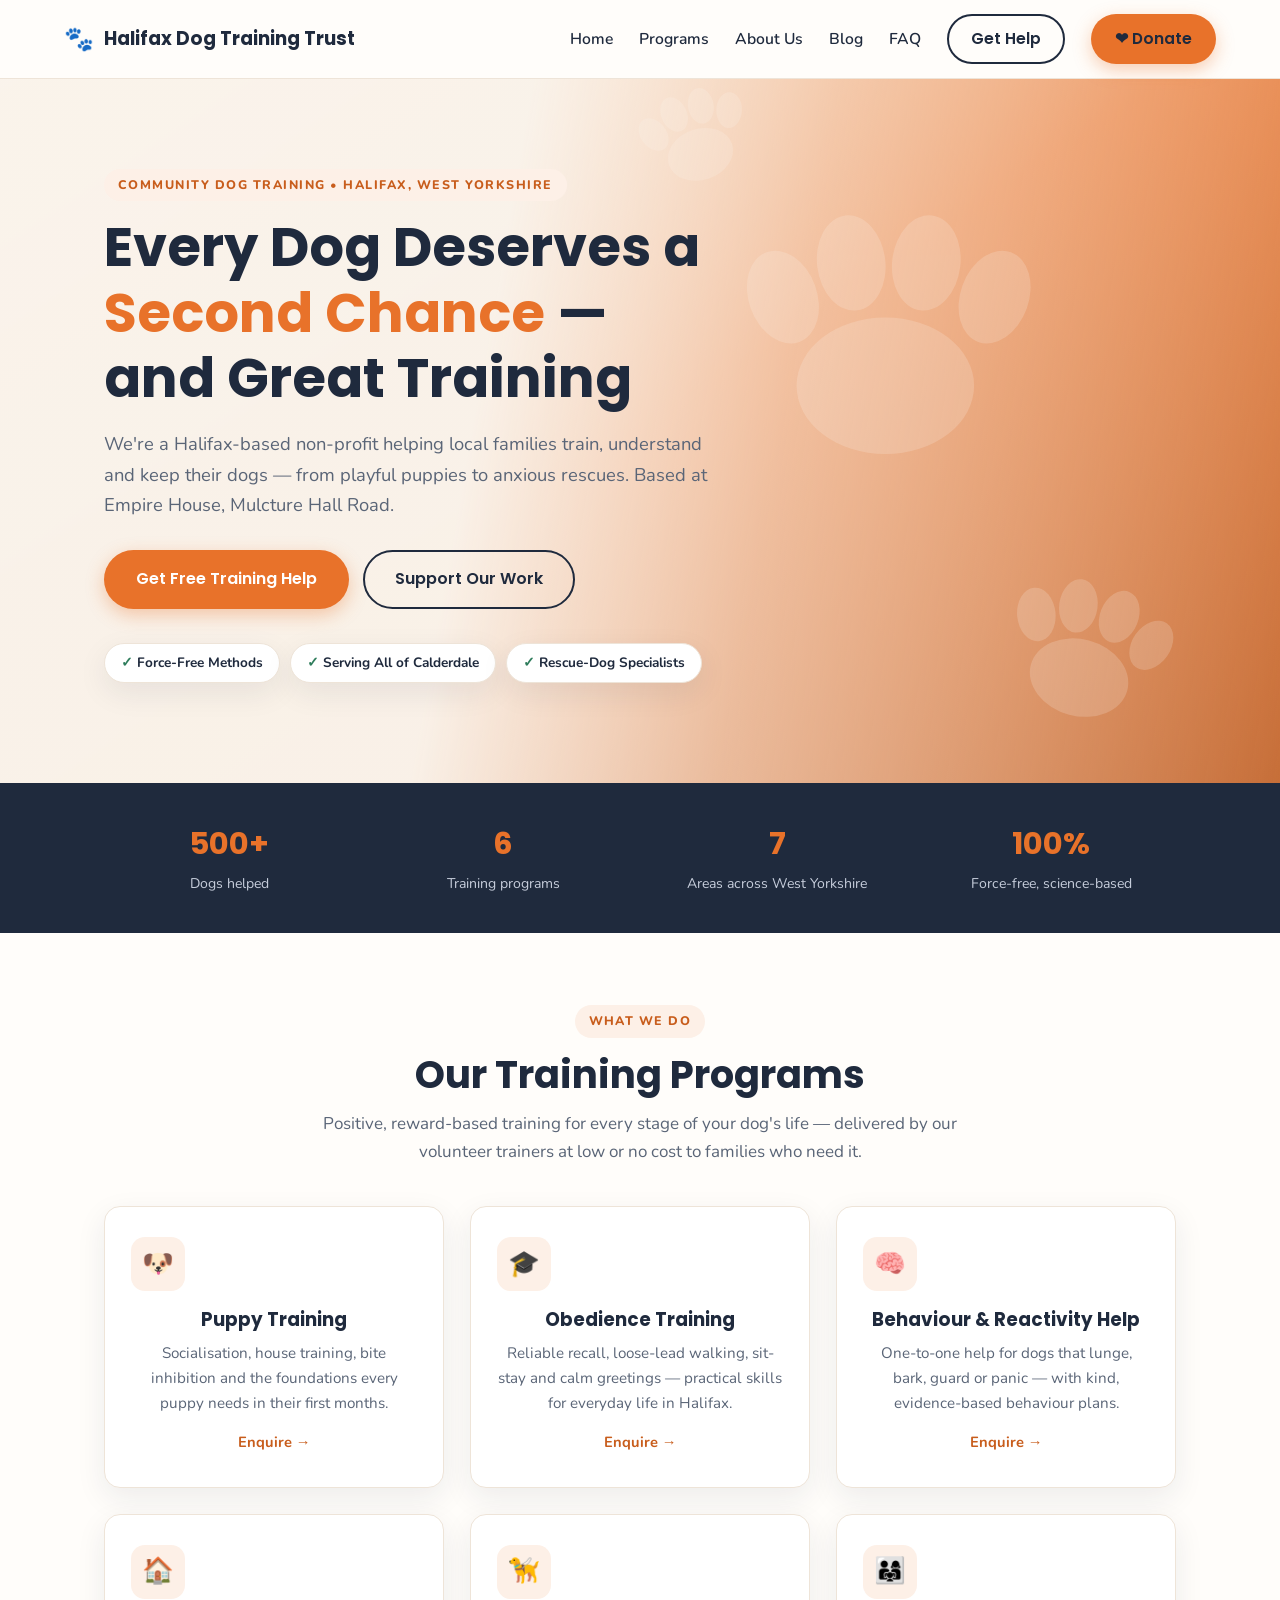
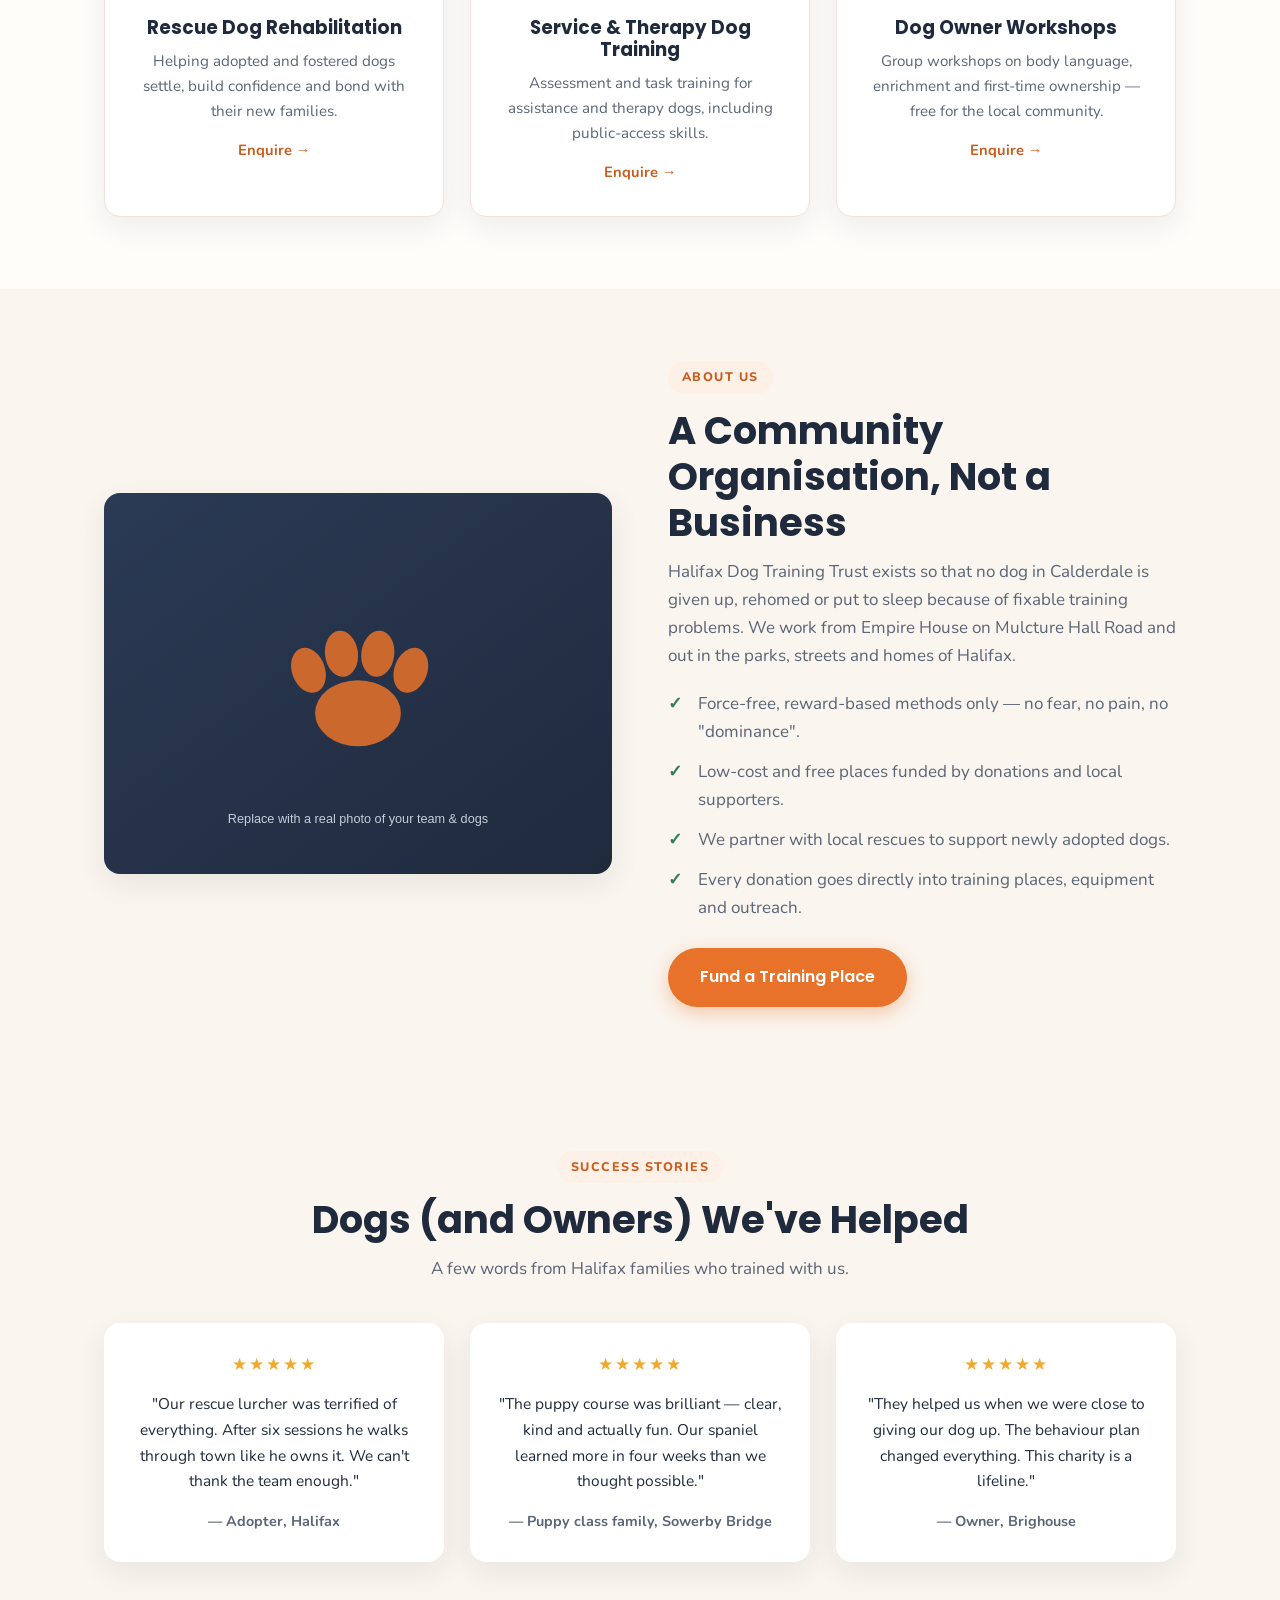
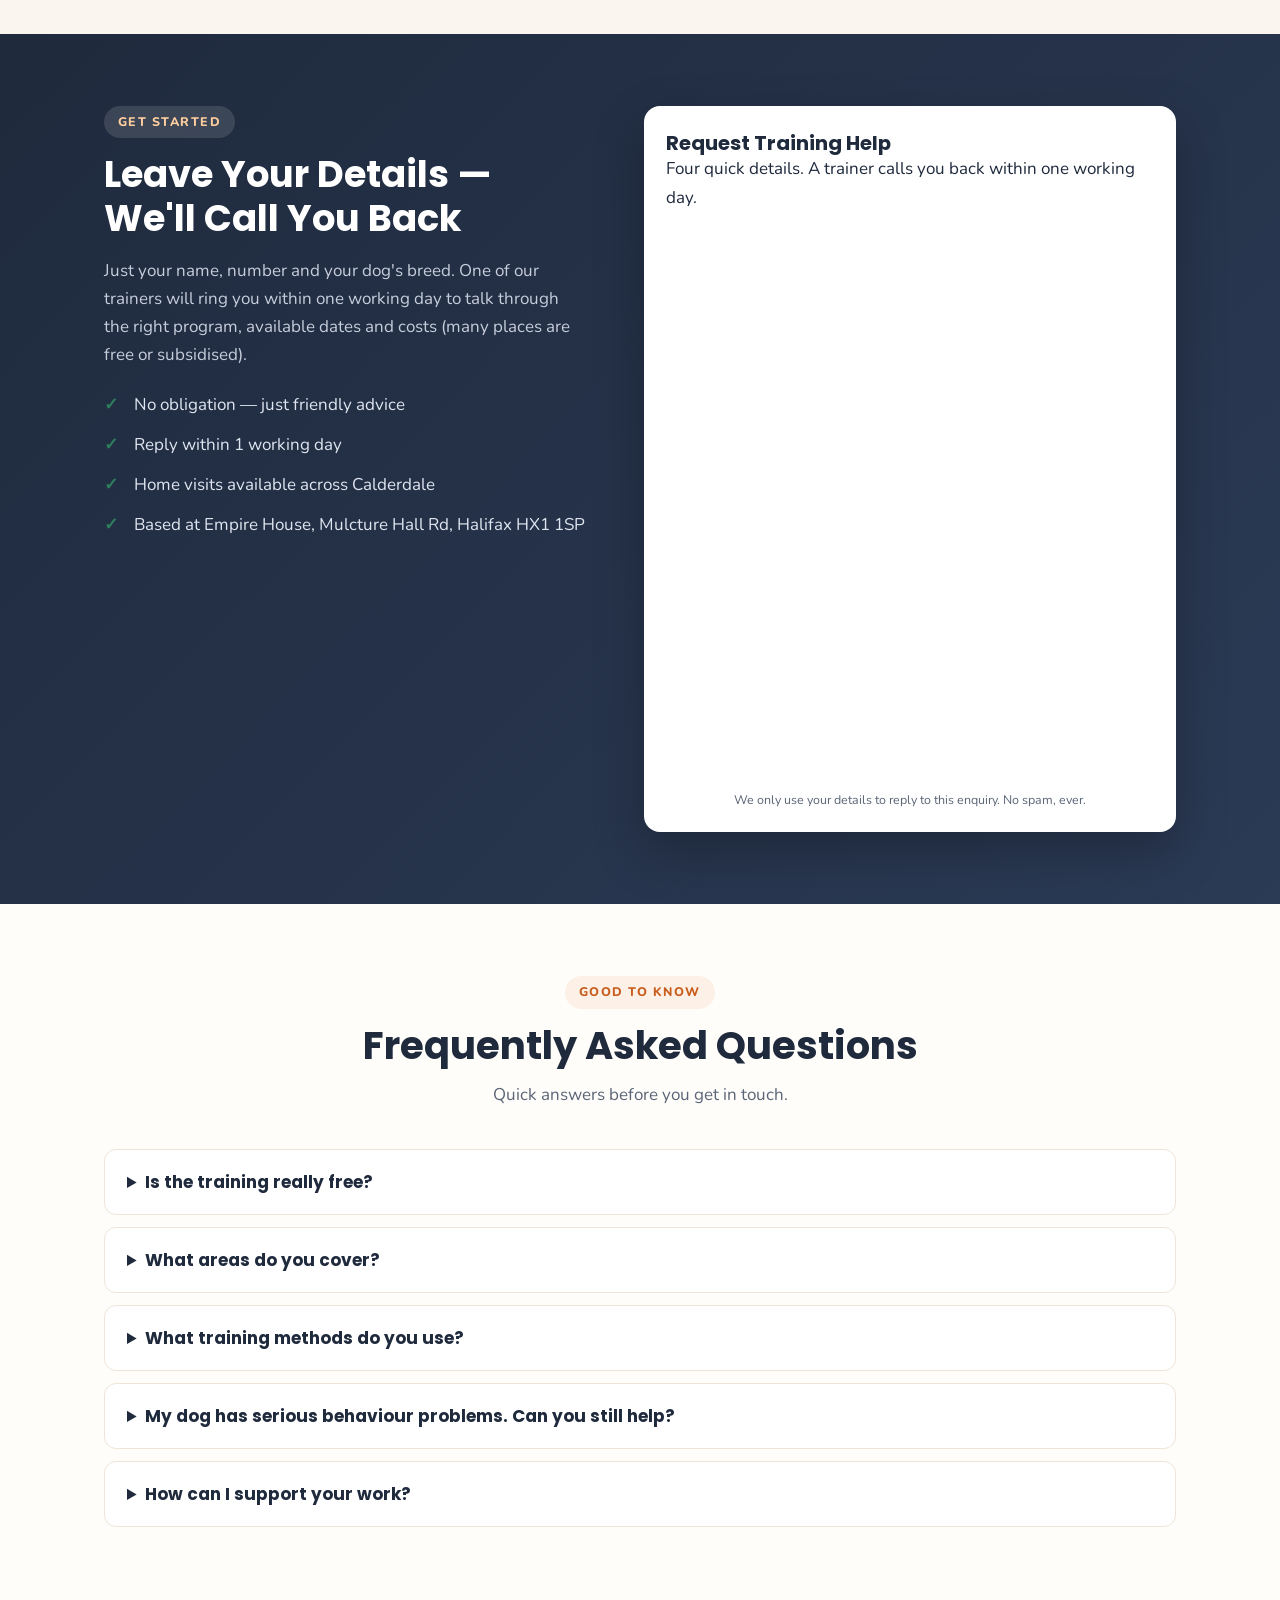
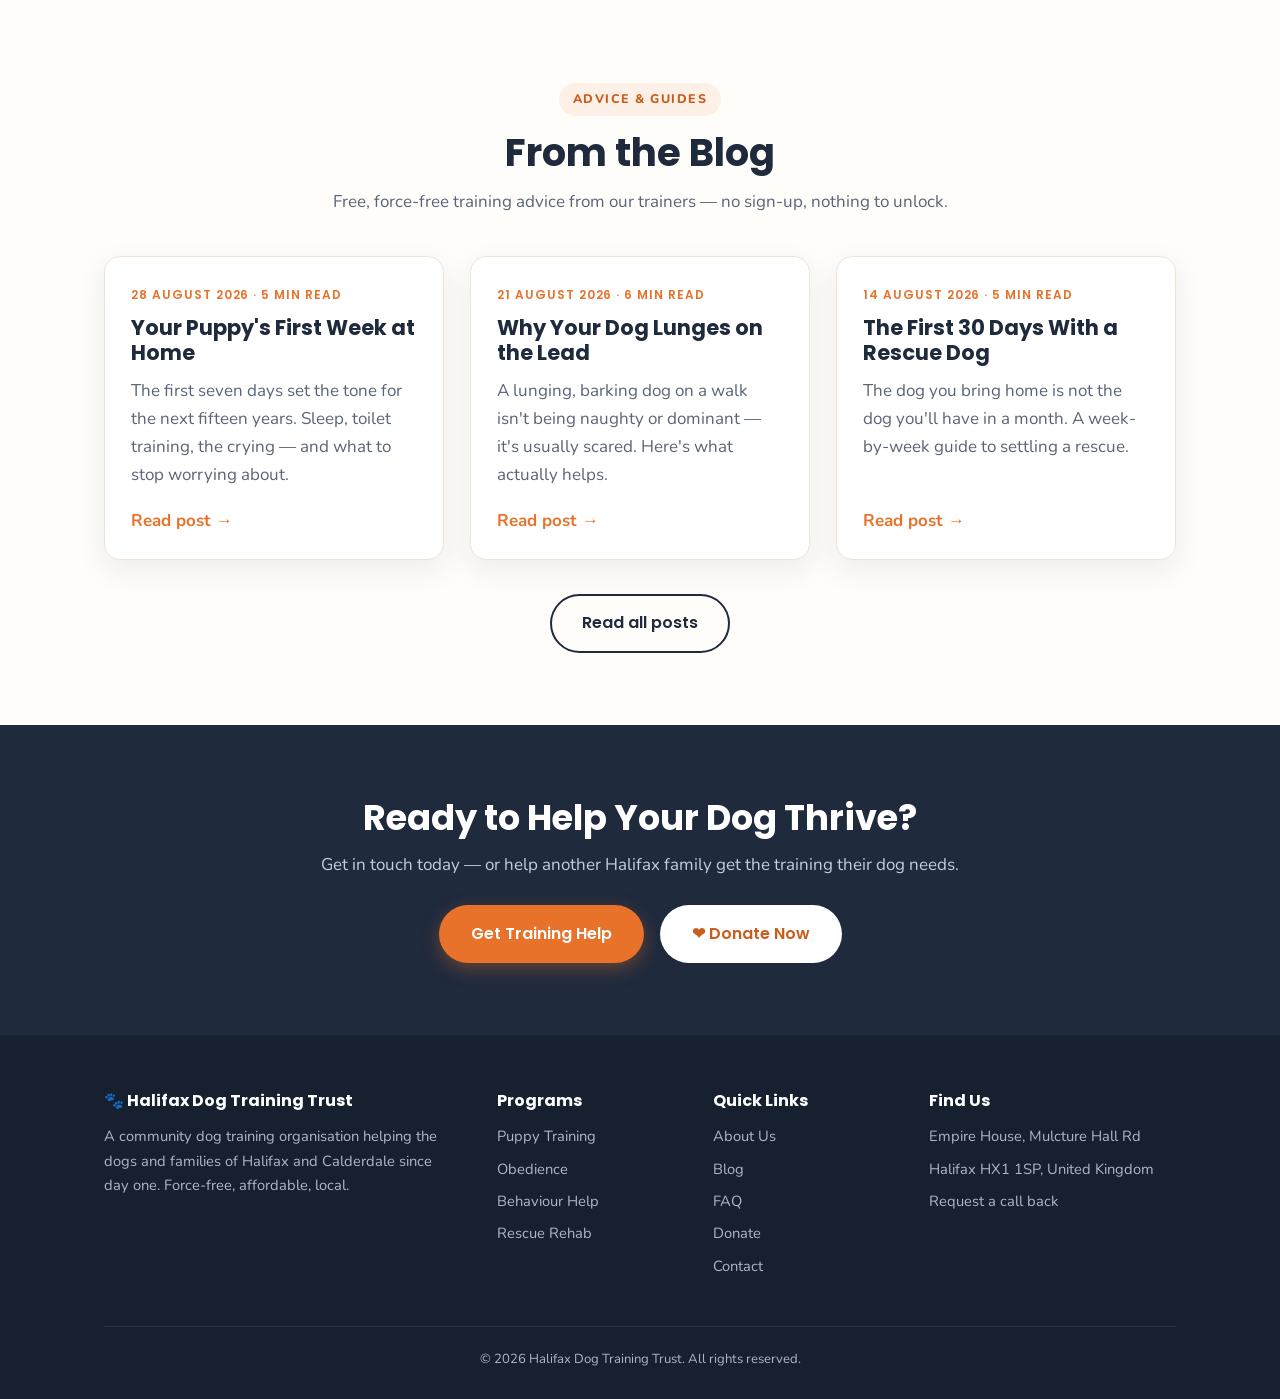
==== index.html @ 2b9a0e26 "Fit all site copy to the 4-field lead form Owner removed the Program dropdown and the "What's going " ====
<!DOCTYPE html>
<html lang="en-GB">
<head>
  <meta charset="UTF-8" />
  <meta name="viewport" content="width=device-width, initial-scale=1.0" />
  <title>Halifax Dog Training Trust | Free & Low-Cost Dog Training in Halifax, UK</title>
  <meta name="description" content="Halifax Dog Training Trust is a community dog training organisation at Empire House, Halifax HX1 1SP. Puppy training, obedience, behaviour help and rescue dog rehabilitation across West Yorkshire." />
  <link rel="preconnect" href="https://fonts.googleapis.com" />
  <link rel="preconnect" href="https://fonts.gstatic.com" crossorigin />
  <link href="https://fonts.googleapis.com/css2?family=Poppins:wght@500;600;700&family=Nunito:wght@400;600;700;800&display=swap" rel="stylesheet" />
  <link rel="stylesheet" href="styles.css" />
  <link rel="icon" href="data:image/svg+xml,<svg xmlns='http://www.w3.org/2000/svg' viewBox='0 0 100 100'><text y='.9em' font-size='90'>🐾</text></svg>" />
</head>
<body>

<header>
  <nav class="nav">
    <a href="index.html" class="logo"><span class="paw">🐾</span> Halifax Dog Training Trust</a>
    <button class="nav-toggle" aria-label="Open menu" onclick="document.querySelector('.nav-links').classList.toggle('open')">☰</button>
    <ul class="nav-links">
      <li><a href="index.html">Home</a></li>
      <li><a href="#programs">Programs</a></li>
      <li><a href="#about">About Us</a></li>
      <li><a href="/blog">Blog</a></li>
      <li><a href="#faq">FAQ</a></li>
      <li><a href="#get-help" class="btn btn-outline" style="padding:10px 22px">Get Help</a></li>
      <li><a href="donate.html" class="btn btn-primary">❤ Donate</a></li>
    </ul>
  </nav>
</header>

<!-- ============ HERO ============ -->
<section class="hero">
  <div class="container">
    <div class="hero-inner">
      <span class="eyebrow">Community Dog Training • Halifax, West Yorkshire</span>
      <h1>Every Dog Deserves a <span>Second Chance</span> — and Great Training</h1>
      <p class="lead">We're a Halifax-based non-profit helping local families train, understand and keep their dogs — from playful puppies to anxious rescues. Based at Empire House, Mulcture Hall Road.</p>
      <div class="hero-ctas">
        <a href="#get-help" class="btn btn-primary">Get Free Training Help</a>
        <a href="donate.html" class="btn btn-outline">Support Our Work</a>
      </div>
      <div class="hero-badges">
        <span>Force-Free Methods</span>
        <span>Serving All of Calderdale</span>
        <span>Rescue-Dog Specialists</span>
      </div>
    </div>
  </div>
</section>

<!-- ============ STATS ============ -->
<section class="stats">
  <div class="container">
    <div class="stat"><b>500+</b><small>Dogs helped</small></div>
    <div class="stat"><b>6</b><small>Training programs</small></div>
    <div class="stat"><b>7</b><small>Areas across West Yorkshire</small></div>
    <div class="stat"><b>100%</b><small>Force-free, science-based</small></div>
  </div>
</section>

<!-- ============ PROGRAMS ============ -->
<section id="programs">
  <div class="container center">
    <span class="eyebrow">What We Do</span>
    <h2 class="section-title">Our Training Programs</h2>
    <p class="section-sub">Positive, reward-based training for every stage of your dog's life — delivered by our volunteer trainers at low or no cost to families who need it.</p>
    <div class="grid-3">
      <div class="card">
        <div class="icon">🐶</div>
        <h3>Puppy Training</h3>
        <p>Socialisation, house training, bite inhibition and the foundations every puppy needs in their first months.</p>
        <a class="more" href="#get-help">Enquire →</a>
      </div>
      <div class="card">
        <div class="icon">🎓</div>
        <h3>Obedience Training</h3>
        <p>Reliable recall, loose-lead walking, sit-stay and calm greetings — practical skills for everyday life in Halifax.</p>
        <a class="more" href="#get-help">Enquire →</a>
      </div>
      <div class="card">
        <div class="icon">🧠</div>
        <h3>Behaviour &amp; Reactivity Help</h3>
        <p>One-to-one help for dogs that lunge, bark, guard or panic — with kind, evidence-based behaviour plans.</p>
        <a class="more" href="#get-help">Enquire →</a>
      </div>
      <div class="card">
        <div class="icon">🏠</div>
        <h3>Rescue Dog Rehabilitation</h3>
        <p>Helping adopted and fostered dogs settle, build confidence and bond with their new families.</p>
        <a class="more" href="#get-help">Enquire →</a>
      </div>
      <div class="card">
        <div class="icon">🦮</div>
        <h3>Service &amp; Therapy Dog Training</h3>
        <p>Assessment and task training for assistance and therapy dogs, including public-access skills.</p>
        <a class="more" href="#get-help">Enquire →</a>
      </div>
      <div class="card">
        <div class="icon">👨‍👩‍👧</div>
        <h3>Dog Owner Workshops</h3>
        <p>Group workshops on body language, enrichment and first-time ownership — free for the local community.</p>
        <a class="more" href="#get-help">Enquire →</a>
      </div>
    </div>
  </div>
</section>

<!-- ============ ABOUT ============ -->
<section id="about" style="background: var(--cream)">
  <div class="container split">
    <div class="photo" role="img" aria-label="Trainer working with a dog"></div>
    <div>
      <span class="eyebrow">About Us</span>
      <h2 class="section-title">A Community Organisation, Not a Business</h2>
      <p class="section-sub" style="margin-bottom:0">Halifax Dog Training Trust exists so that no dog in Calderdale is given up, rehomed or put to sleep because of fixable training problems. We work from Empire House on Mulcture Hall Road and out in the parks, streets and homes of Halifax.</p>
      <ul class="checklist">
        <li>Force-free, reward-based methods only — no fear, no pain, no "dominance".</li>
        <li>Low-cost and free places funded by donations and local supporters.</li>
        <li>We partner with local rescues to support newly adopted dogs.</li>
        <li>Every donation goes directly into training places, equipment and outreach.</li>
      </ul>
      <div style="margin-top:26px">
        <a href="donate.html" class="btn btn-primary">Fund a Training Place</a>
      </div>
    </div>
  </div>
</section>

<!-- ============ TESTIMONIALS ============ -->
<section class="quotes">
  <div class="container center">
    <span class="eyebrow">Success Stories</span>
    <h2 class="section-title">Dogs (and Owners) We've Helped</h2>
    <p class="section-sub">A few words from Halifax families who trained with us.</p>
    <div class="grid-3">
      <div class="quote-card">
        <div class="stars">★★★★★</div>
        <p>"Our rescue lurcher was terrified of everything. After six sessions he walks through town like he owns it. We can't thank the team enough."</p>
        <footer>— Adopter, Halifax</footer>
      </div>
      <div class="quote-card">
        <div class="stars">★★★★★</div>
        <p>"The puppy course was brilliant — clear, kind and actually fun. Our spaniel learned more in four weeks than we thought possible."</p>
        <footer>— Puppy class family, Sowerby Bridge</footer>
      </div>
      <div class="quote-card">
        <div class="stars">★★★★★</div>
        <p>"They helped us when we were close to giving our dog up. The behaviour plan changed everything. This charity is a lifeline."</p>
        <footer>— Owner, Brighouse</footer>
      </div>
    </div>
  </div>
</section>

<!-- ============ LEAD FORM ============ -->
<section class="lead-section" id="get-help">
  <div class="container lead-wrap">
    <div class="lead-copy">
      <span class="eyebrow" style="background:rgba(255,255,255,0.12); color:#ffce9e">Get Started</span>
      <h2>Leave Your Details — We'll Call You Back</h2>
      <p>Just your name, number and your dog's breed. One of our trainers will ring you within one working day to talk through the right program, available dates and costs (many places are free or subsidised).</p>
      <ul class="checklist">
        <li>No obligation — just friendly advice</li>
        <li>Reply within 1 working day</li>
        <li>Home visits available across Calderdale</li>
        <li>Based at Empire House, Mulcture Hall Rd, Halifax HX1 1SP</li>
      </ul>
    </div>

    <!--
      LEAD FORM — Tally embed (free plan: unlimited submissions + dashboard).
      SETUP (one time):
        1. Create the form at https://tally.so (owner's account) with these fields, in order:
             Your name *            short answer, required
             Phone *                phone number, required
             Email *                email, required
             Dog's name & breed     short answer, optional
           (Owner removed the Program dropdown and the "What's going on?" field on 2026-08-30 —
            site copy was rewritten to match. If either is ever added back, revert that copy:
            see TALLY-FORM-SPEC.md.)
        2. In Tally → form → Settings, turn ON "Self email notifications" (sends each lead to the
           owner's inbox as well as the dashboard) and set "Redirect on completion" to
           https://ngo-website-gamma-livid.vercel.app/thanks
        3. Publish, then Share → Embed → copy the form ID out of the tally.so/embed/XXXXXX URL
        4. Replace REPLACE_WITH_TALLY_FORM_ID below with that ID and push.
      Leads then live in the Tally dashboard (and can sync to Google Sheets from Integrations).
    -->
    <div class="lead-form lead-form--embed">
      <h3>Request Training Help</h3>
      <p class="form-sub">Four quick details. A trainer calls you back within one working day.</p>
      <iframe
        data-tally-src="https://tally.so/embed/dWe58A?alignLeft=1&amp;hideTitle=1&amp;transparentBackground=1&amp;dynamicHeight=1"
        loading="lazy"
        width="100%"
        height="560"
        title="Request Training Help"></iframe>
      <p class="form-note">We only use your details to reply to this enquiry. No spam, ever.</p>
    </div>
  </div>
</section>

<!-- ============ FAQ ============ -->
<section id="faq">
  <div class="container">
    <div class="center">
      <span class="eyebrow">Good to Know</span>
      <h2 class="section-title">Frequently Asked Questions</h2>
      <p class="section-sub" style="margin-left:auto;margin-right:auto">Quick answers before you get in touch.</p>
    </div>
    <details class="faq">
      <summary>Is the training really free?</summary>
      <p>Many of our places are free or subsidised, funded by donations. Where we do charge, fees are kept low and every penny goes back into the organisation's work. We'll always tell you the cost — if any — before you commit to anything.</p>
    </details>
    <details class="faq">
      <summary>What areas do you cover?</summary>
      <p>We're based at Empire House, Mulcture Hall Rd, Halifax HX1 1SP and work across Calderdale and West Yorkshire — including Huddersfield, Bradford, Brighouse, Sowerby Bridge, Elland and Hebden Bridge.</p>
    </details>
    <details class="faq">
      <summary>What training methods do you use?</summary>
      <p>Only force-free, reward-based, science-backed methods. We never use pain, fear, shock collars or "dominance" techniques — they damage dogs and don't work long term.</p>
    </details>
    <details class="faq">
      <summary>My dog has serious behaviour problems. Can you still help?</summary>
      <p>Yes — behaviour and reactivity cases are a core part of what we do, especially for rescue dogs. Leave your details in the form above and a trainer will call you to talk through what's happening and advise on the next step.</p>
    </details>
    <details class="faq">
      <summary>How can I support your work?</summary>
      <p>Donate, volunteer, or simply share our work. Visit our <a href="donate.html">donations page</a> to fund a training place for a family that couldn't otherwise afford one.</p>
    </details>
  </div>
</section>

<!-- ============ FROM THE BLOG ============ -->
<section id="blog">
  <div class="container">
    <div class="center">
      <span class="eyebrow">Advice &amp; Guides</span>
      <h2 class="section-title">From the Blog</h2>
      <p class="section-sub" style="margin-left:auto;margin-right:auto">Free, force-free training advice from our trainers — no sign-up, nothing to unlock.</p>
    </div>
    <div class="post-grid">

      <article class="post-card">
        <div class="post-meta">28 AUGUST 2026 · 5 MIN READ</div>
        <h2><a href="/blog/puppy-first-week-at-home">Your Puppy's First Week at Home</a></h2>
        <p>The first seven days set the tone for the next fifteen years. Sleep, toilet training, the crying — and what to stop worrying about.</p>
        <a class="post-link" href="/blog/puppy-first-week-at-home">Read post →</a>
      </article>

      <article class="post-card">
        <div class="post-meta">21 AUGUST 2026 · 6 MIN READ</div>
        <h2><a href="/blog/reactive-dog-on-lead">Why Your Dog Lunges on the Lead</a></h2>
        <p>A lunging, barking dog on a walk isn't being naughty or dominant — it's usually scared. Here's what actually helps.</p>
        <a class="post-link" href="/blog/reactive-dog-on-lead">Read post →</a>
      </article>

      <article class="post-card">
        <div class="post-meta">14 AUGUST 2026 · 5 MIN READ</div>
        <h2><a href="/blog/rescue-dog-first-30-days">The First 30 Days With a Rescue Dog</a></h2>
        <p>The dog you bring home is not the dog you'll have in a month. A week-by-week guide to settling a rescue.</p>
        <a class="post-link" href="/blog/rescue-dog-first-30-days">Read post →</a>
      </article>

    </div>
    <div class="center" style="margin-top:34px">
      <a href="/blog" class="btn btn-outline">Read all posts</a>
    </div>
  </div>
</section>

<!-- ============ CTA BAND ============ -->
<section class="cta-band">
  <div class="container">
    <h2>Ready to Help Your Dog Thrive?</h2>
    <p>Get in touch today — or help another Halifax family get the training their dog needs.</p>
    <a href="#get-help" class="btn btn-primary" style="margin-right:12px">Get Training Help</a>
    <a href="donate.html" class="btn btn-light">❤ Donate Now</a>
  </div>
</section>

<!-- ============ FOOTER ============ -->
<footer class="site-footer">
  <div class="container">
    <div class="footer-grid">
      <div>
        <h4>🐾 Halifax Dog Training Trust</h4>
        <p>A community dog training organisation helping the dogs and families of Halifax and Calderdale since day one. Force-free, affordable, local.</p>
      </div>
      <div>
        <h4>Programs</h4>
        <ul>
          <li><a href="#programs">Puppy Training</a></li>
          <li><a href="#programs">Obedience</a></li>
          <li><a href="#programs">Behaviour Help</a></li>
          <li><a href="#programs">Rescue Rehab</a></li>
        </ul>
      </div>
      <div>
        <h4>Quick Links</h4>
        <ul>
          <li><a href="#about">About Us</a></li>
          <li><a href="/blog">Blog</a></li>
          <li><a href="#faq">FAQ</a></li>
          <li><a href="donate.html">Donate</a></li>
          <li><a href="#get-help">Contact</a></li>
        </ul>
      </div>
      <div>
        <h4>Find Us</h4>
        <ul>
          <li>Empire House, Mulcture Hall Rd</li>
          <li>Halifax HX1 1SP, United Kingdom</li>
          <li><a href="#get-help">Request a call back</a></li>
        </ul>
      </div>
    </div>
    <div class="footer-bottom">
      © 2026 Halifax Dog Training Trust. All rights reserved.
    </div>
  </div>
</footer>

<!-- Tally embed loader -->
<script>var d=document,w="https://tally.so/widgets/embed.js",v=function(){"undefined"!=typeof Tally?Tally.loadEmbeds():d.querySelectorAll("iframe[data-tally-src]:not([src])").forEach((function(e){e.src=e.dataset.tallySrc}))};if("undefined"!=typeof Tally)v();else if(null==d.querySelector('script[src="'+w+'"]')){var s=d.createElement("script");s.src=w,s.onload=v,s.onerror=v,d.body.appendChild(s);}</script>
</body>
</html>
---- styles.css ----
/* ============ Base ============ */
:root {
  --accent: #e8722a;
  --accent-dark: #c85d1c;
  --accent-soft: #fdf0e7;
  --ink: #1f2a3d;
  --muted: #5a6577;
  --paper: #fffdfa;
  --cream: #faf5ee;
  --line: #eee4d8;
  --green: #2f7d5c;
  --radius: 16px;
  --shadow: 0 10px 30px rgba(31, 42, 61, 0.08);
}

* { margin: 0; padding: 0; box-sizing: border-box; }

html { scroll-behavior: smooth; }

body {
  font-family: "Nunito", "Segoe UI", sans-serif;
  color: var(--ink);
  background: var(--paper);
  line-height: 1.65;
  font-size: 17px;
}

h1, h2, h3, h4 {
  font-family: "Poppins", "Segoe UI", sans-serif;
  line-height: 1.2;
  font-weight: 700;
}

img { max-width: 100%; display: block; }

a { color: var(--accent-dark); text-decoration: none; }

.container { max-width: 1120px; margin: 0 auto; padding: 0 24px; }

section { padding: 72px 0; }

.eyebrow {
  display: inline-block;
  text-transform: uppercase;
  letter-spacing: 0.12em;
  font-size: 0.78rem;
  font-weight: 800;
  color: var(--accent-dark);
  background: var(--accent-soft);
  padding: 6px 14px;
  border-radius: 999px;
  margin-bottom: 14px;
}

.section-title { font-size: clamp(1.7rem, 3.5vw, 2.4rem); margin-bottom: 12px; }
.section-sub { color: var(--muted); max-width: 640px; margin-bottom: 40px; }
.center { text-align: center; }
.center .section-sub { margin-left: auto; margin-right: auto; }

/* ============ Buttons ============ */
.btn {
  display: inline-block;
  font-family: "Poppins", sans-serif;
  font-weight: 600;
  font-size: 1rem;
  padding: 14px 30px;
  border-radius: 999px;
  border: 2px solid transparent;
  cursor: pointer;
  transition: transform 0.15s ease, box-shadow 0.15s ease, background 0.15s ease;
}

.btn-primary {
  background: var(--accent);
  color: #fff;
  box-shadow: 0 6px 18px rgba(232, 114, 42, 0.35);
}
.btn-primary:hover { background: var(--accent-dark); transform: translateY(-2px); }

.btn-outline {
  background: transparent;
  color: var(--ink);
  border-color: var(--ink);
}
.btn-outline:hover { background: var(--ink); color: #fff; }

.btn-light { background: #fff; color: var(--accent-dark); }
.btn-light:hover { transform: translateY(-2px); }

/* ============ Header ============ */
header {
  position: sticky;
  top: 0;
  z-index: 50;
  background: rgba(255, 253, 250, 0.95);
  backdrop-filter: blur(8px);
  border-bottom: 1px solid var(--line);
}

.nav {
  display: flex;
  align-items: center;
  justify-content: space-between;
  padding: 14px 24px;
  max-width: 1200px;
  margin: 0 auto;
}

.logo {
  display: flex;
  align-items: center;
  gap: 10px;
  font-family: "Poppins", sans-serif;
  font-weight: 700;
  font-size: 1.15rem;
  color: var(--ink);
}
.logo .paw { font-size: 1.5rem; }

.nav-links { display: flex; align-items: center; gap: 26px; list-style: none; }
.nav-links a { color: var(--ink); font-weight: 600; font-size: 0.98rem; }
.nav-links a:hover { color: var(--accent-dark); }
.nav-links .btn { padding: 10px 22px; }

.nav-toggle {
  display: none;
  background: none;
  border: none;
  font-size: 1.6rem;
  color: var(--ink);
  cursor: pointer;
}

/* ============ Hero ============ */
.hero {
  background:
    linear-gradient(100deg, rgba(250, 245, 238, 0.97) 38%, rgba(250, 245, 238, 0.6) 60%, rgba(250, 245, 238, 0.15)),
    url("hero-dog.svg") right center / cover no-repeat, var(--cream);
  padding: 90px 0 100px;
}

.hero-inner { max-width: 620px; }

.hero h1 {
  font-size: clamp(2.2rem, 5vw, 3.4rem);
  margin-bottom: 18px;
}
.hero h1 span { color: var(--accent); }

.hero p.lead { font-size: 1.15rem; color: var(--muted); margin-bottom: 30px; }

.hero-ctas { display: flex; flex-wrap: wrap; gap: 14px; margin-bottom: 34px; }

.hero-badges { display: flex; flex-wrap: wrap; gap: 10px; }
.hero-badges span {
  background: #fff;
  border: 1px solid var(--line);
  border-radius: 999px;
  padding: 8px 16px;
  font-size: 0.85rem;
  font-weight: 700;
  color: var(--ink);
  box-shadow: var(--shadow);
}
.hero-badges span::before { content: "✓ "; color: var(--green); font-weight: 800; }

/* ============ Stats strip ============ */
.stats { background: var(--ink); color: #fff; padding: 36px 0; }
.stats .container { display: grid; grid-template-columns: repeat(4, 1fr); gap: 24px; text-align: center; }
.stat b { display: block; font-family: "Poppins", sans-serif; font-size: 1.9rem; color: var(--accent); }
.stat small { color: #c6cddb; font-size: 0.88rem; }

/* ============ Cards / programs ============ */
.grid-3 { display: grid; grid-template-columns: repeat(3, 1fr); gap: 26px; }

.card {
  background: #fff;
  border: 1px solid var(--line);
  border-radius: var(--radius);
  padding: 30px 26px;
  box-shadow: var(--shadow);
  transition: transform 0.15s ease;
}
.card:hover { transform: translateY(-4px); }
.card .icon {
  width: 54px; height: 54px;
  display: grid; place-items: center;
  background: var(--accent-soft);
  border-radius: 14px;
  font-size: 1.6rem;
  margin-bottom: 18px;
}
.card h3 { font-size: 1.15rem; margin-bottom: 10px; }
.card p { color: var(--muted); font-size: 0.95rem; }
.card a.more { display: inline-block; margin-top: 14px; font-weight: 700; font-size: 0.92rem; }

/* ============ Split sections ============ */
.split { display: grid; grid-template-columns: 1fr 1fr; gap: 56px; align-items: center; }
.split .photo {
  border-radius: var(--radius);
  overflow: hidden;
  box-shadow: var(--shadow);
  aspect-ratio: 4 / 3;
  background: var(--cream) url("about-dog.svg") center / cover no-repeat;
}
.checklist { list-style: none; margin-top: 20px; }
.checklist li { padding-left: 30px; position: relative; margin-bottom: 12px; color: var(--muted); }
.checklist li::before {
  content: "✓";
  position: absolute; left: 0;
  color: var(--green);
  font-weight: 800;
}

/* ============ Testimonials ============ */
.quotes { background: var(--cream); }
.quote-card { background: #fff; border-radius: var(--radius); padding: 28px; box-shadow: var(--shadow); }
.quote-card .stars { color: #f0a930; letter-spacing: 2px; margin-bottom: 12px; }
.quote-card p { font-size: 0.97rem; color: var(--ink); margin-bottom: 16px; }
.quote-card footer { font-weight: 700; font-size: 0.9rem; color: var(--muted); }

/* ============ Lead form ============ */
.lead-section { background: linear-gradient(135deg, var(--ink), #2b3a55); color: #fff; }
.lead-wrap { display: grid; grid-template-columns: 1fr 1.1fr; gap: 56px; align-items: start; }
.lead-copy h2 { font-size: clamp(1.7rem, 3.5vw, 2.3rem); margin-bottom: 16px; }
.lead-copy p { color: #c6cddb; margin-bottom: 22px; }
.lead-copy .checklist li { color: #dfe5f0; }

.lead-form {
  background: #fff;
  border-radius: var(--radius);
  padding: 34px 30px;
  color: var(--ink);
  box-shadow: 0 20px 50px rgba(0, 0, 0, 0.25);
}
form.lead-form h3 { margin-bottom: 6px; }
form.lead-form .form-sub { color: var(--muted); font-size: 0.9rem; margin-bottom: 22px; }

.form-row { display: grid; grid-template-columns: 1fr 1fr; gap: 14px; }

.field { margin-bottom: 14px; }
.field label { display: block; font-weight: 700; font-size: 0.85rem; margin-bottom: 6px; }
.field input, .field select, .field textarea {
  width: 100%;
  padding: 12px 14px;
  border: 1.5px solid var(--line);
  border-radius: 10px;
  font: inherit;
  font-size: 0.95rem;
  background: var(--paper);
}
.field input:focus, .field select:focus, .field textarea:focus {
  outline: none;
  border-color: var(--accent);
}
.lead-form .btn { width: 100%; margin-top: 8px; }
.form-note { font-size: 0.78rem; color: var(--muted); margin-top: 12px; text-align: center; }

/* ============ FAQ ============ */
details.faq {
  border: 1px solid var(--line);
  border-radius: 12px;
  padding: 18px 22px;
  margin-bottom: 12px;
  background: #fff;
}
details.faq summary { font-weight: 700; cursor: pointer; font-family: "Poppins", sans-serif; }
details.faq p { margin-top: 10px; color: var(--muted); }

/* ============ Donate page ============ */
.donate-hero {
  background: linear-gradient(135deg, var(--accent), #f2934f);
  color: #fff;
  text-align: center;
  padding: 90px 0;
}
.donate-hero h1 { font-size: clamp(2rem, 4.5vw, 3rem); margin-bottom: 16px; }
.donate-hero p { max-width: 620px; margin: 0 auto 28px; font-size: 1.1rem; }

.amounts { display: grid; grid-template-columns: repeat(4, 1fr); gap: 20px; margin-bottom: 30px; }
.amount-card {
  background: #fff;
  border: 2px solid var(--line);
  border-radius: var(--radius);
  padding: 26px 18px;
  text-align: center;
  cursor: pointer;
  transition: border-color 0.15s ease, transform 0.15s ease;
}
.amount-card:hover, .amount-card.selected { border-color: var(--accent); transform: translateY(-3px); }
.amount-card b { display: block; font-family: "Poppins", sans-serif; font-size: 1.7rem; color: var(--accent-dark); margin-bottom: 6px; }
.amount-card small { color: var(--muted); font-size: 0.85rem; }

.giftaid {
  background: var(--accent-soft);
  border: 1px dashed var(--accent);
  border-radius: var(--radius);
  padding: 22px 26px;
  margin-top: 34px;
  font-size: 0.95rem;
}

/* ============ CTA band ============ */
.cta-band { background: var(--ink); color: #fff; text-align: center; }
.cta-band h2 { font-size: clamp(1.6rem, 3.5vw, 2.2rem); margin-bottom: 12px; }
.cta-band p { color: #c6cddb; margin-bottom: 26px; }

/* ============ Footer ============ */
footer.site-footer { background: #16202f; color: #aeb7c7; padding: 56px 0 28px; font-size: 0.92rem; }
.footer-grid { display: grid; grid-template-columns: 2fr 1fr 1fr 1.4fr; gap: 40px; margin-bottom: 40px; }
.footer-grid h4 { color: #fff; font-size: 1rem; margin-bottom: 14px; }
.footer-grid ul { list-style: none; }
.footer-grid li { margin-bottom: 8px; }
.footer-grid a { color: #aeb7c7; }
.footer-grid a:hover { color: #fff; }
.footer-bottom { border-top: 1px solid #273349; padding-top: 22px; text-align: center; font-size: 0.82rem; }

/* ============ Responsive ============ */
@media (max-width: 900px) {
  .grid-3, .amounts { grid-template-columns: 1fr 1fr; }
  .split, .lead-wrap { grid-template-columns: 1fr; gap: 36px; }
  .stats .container { grid-template-columns: 1fr 1fr; }
  .footer-grid { grid-template-columns: 1fr 1fr; }
}

@media (max-width: 640px) {
  .nav-links {
    display: none;
    position: absolute;
    top: 100%; left: 0; right: 0;
    background: var(--paper);
    flex-direction: column;
    padding: 20px;
    border-bottom: 1px solid var(--line);
    gap: 16px;
  }
  .nav-links.open { display: flex; }
  .nav-toggle { display: block; }
  .grid-3, .amounts, .form-row { grid-template-columns: 1fr; }
  section { padding: 52px 0; }
}

/* ============ Blog ============ */
.container-narrow { max-width: 760px; }

.blog-hero {
  background: var(--cream);
  border-bottom: 1px solid var(--line);
  padding: 68px 0 56px;
  text-align: center;
}
.blog-hero h1 { font-size: clamp(30px, 4.6vw, 46px); margin: 10px 0 14px; }
.blog-hero .lead { color: var(--muted); max-width: 640px; margin: 0 auto; font-size: 19px; }

.post-grid {
  display: grid;
  grid-template-columns: repeat(auto-fit, minmax(300px, 1fr));
  gap: 26px;
}
.post-card {
  background: #fff;
  border: 1px solid var(--line);
  border-radius: var(--radius);
  padding: 28px 26px 24px;
  box-shadow: var(--shadow);
  display: flex;
  flex-direction: column;
  transition: transform .2s ease, box-shadow .2s ease;
}
.post-card:hover { transform: translateY(-4px); box-shadow: 0 16px 40px rgba(31,42,61,.12); }
.post-card h2 { font-size: 21px; margin: 10px 0 12px; }
.post-card h2 a { color: var(--ink); text-decoration: none; }
.post-card h2 a:hover { color: var(--accent); }
.post-card p { color: var(--muted); flex: 1; }

.post-meta {
  font-family: "Poppins", sans-serif;
  font-size: 12px;
  font-weight: 600;
  letter-spacing: .08em;
  text-transform: uppercase;
  color: var(--accent);
}
.post-link {
  margin-top: 18px;
  font-weight: 700;
  color: var(--accent);
  text-decoration: none;
  align-self: flex-start;
}
.post-link:hover { color: var(--accent-dark); }

.post-header {
  background: var(--cream);
  border-bottom: 1px solid var(--line);
  padding: 44px 0 48px;
}
.post-header h1 { font-size: clamp(28px, 4.2vw, 42px); margin: 12px 0 14px; }
.post-header .lead { color: var(--muted); font-size: 19px; }
.crumb {
  display: inline-block;
  margin-bottom: 20px;
  font-weight: 700;
  font-size: 15px;
  color: var(--muted);
  text-decoration: none;
}
.crumb:hover { color: var(--accent); }

.post-body { padding: 46px 20px 64px; }
.post-body h2 {
  font-size: 25px;
  margin: 38px 0 14px;
  padding-top: 6px;
}
.post-body p { margin-bottom: 18px; }
.post-body ul, .post-body ol { margin: 0 0 20px 22px; }
.post-body li { margin-bottom: 10px; }
.post-body strong { color: var(--ink); }

.post-cta {
  margin: 46px 0 12px;
  background: var(--accent-soft);
  border: 1px solid #f2d9c4;
  border-radius: var(--radius);
  padding: 30px 28px;
}
.post-cta h3 { font-size: 22px; margin-bottom: 10px; }
.post-cta p { color: var(--muted); }

.post-more { margin-top: 40px; border-top: 1px solid var(--line); padding-top: 26px; }
.post-more h3 { font-size: 19px; margin-bottom: 12px; }
.post-more ul { margin-left: 20px; }
.post-more a { color: var(--accent); font-weight: 600; }

.nav-links a.is-current { color: var(--accent); }

/* Tally embed sits inside the same white card as the old hand-coded form */
.lead-form--embed { padding: 26px 22px 22px; }
.lead-form--embed iframe {
  display: block;
  width: 100%;
  border: 0;
  min-height: 560px;
  background: #fff;
}
.lead-form--embed .form-sub { margin-bottom: 6px; }
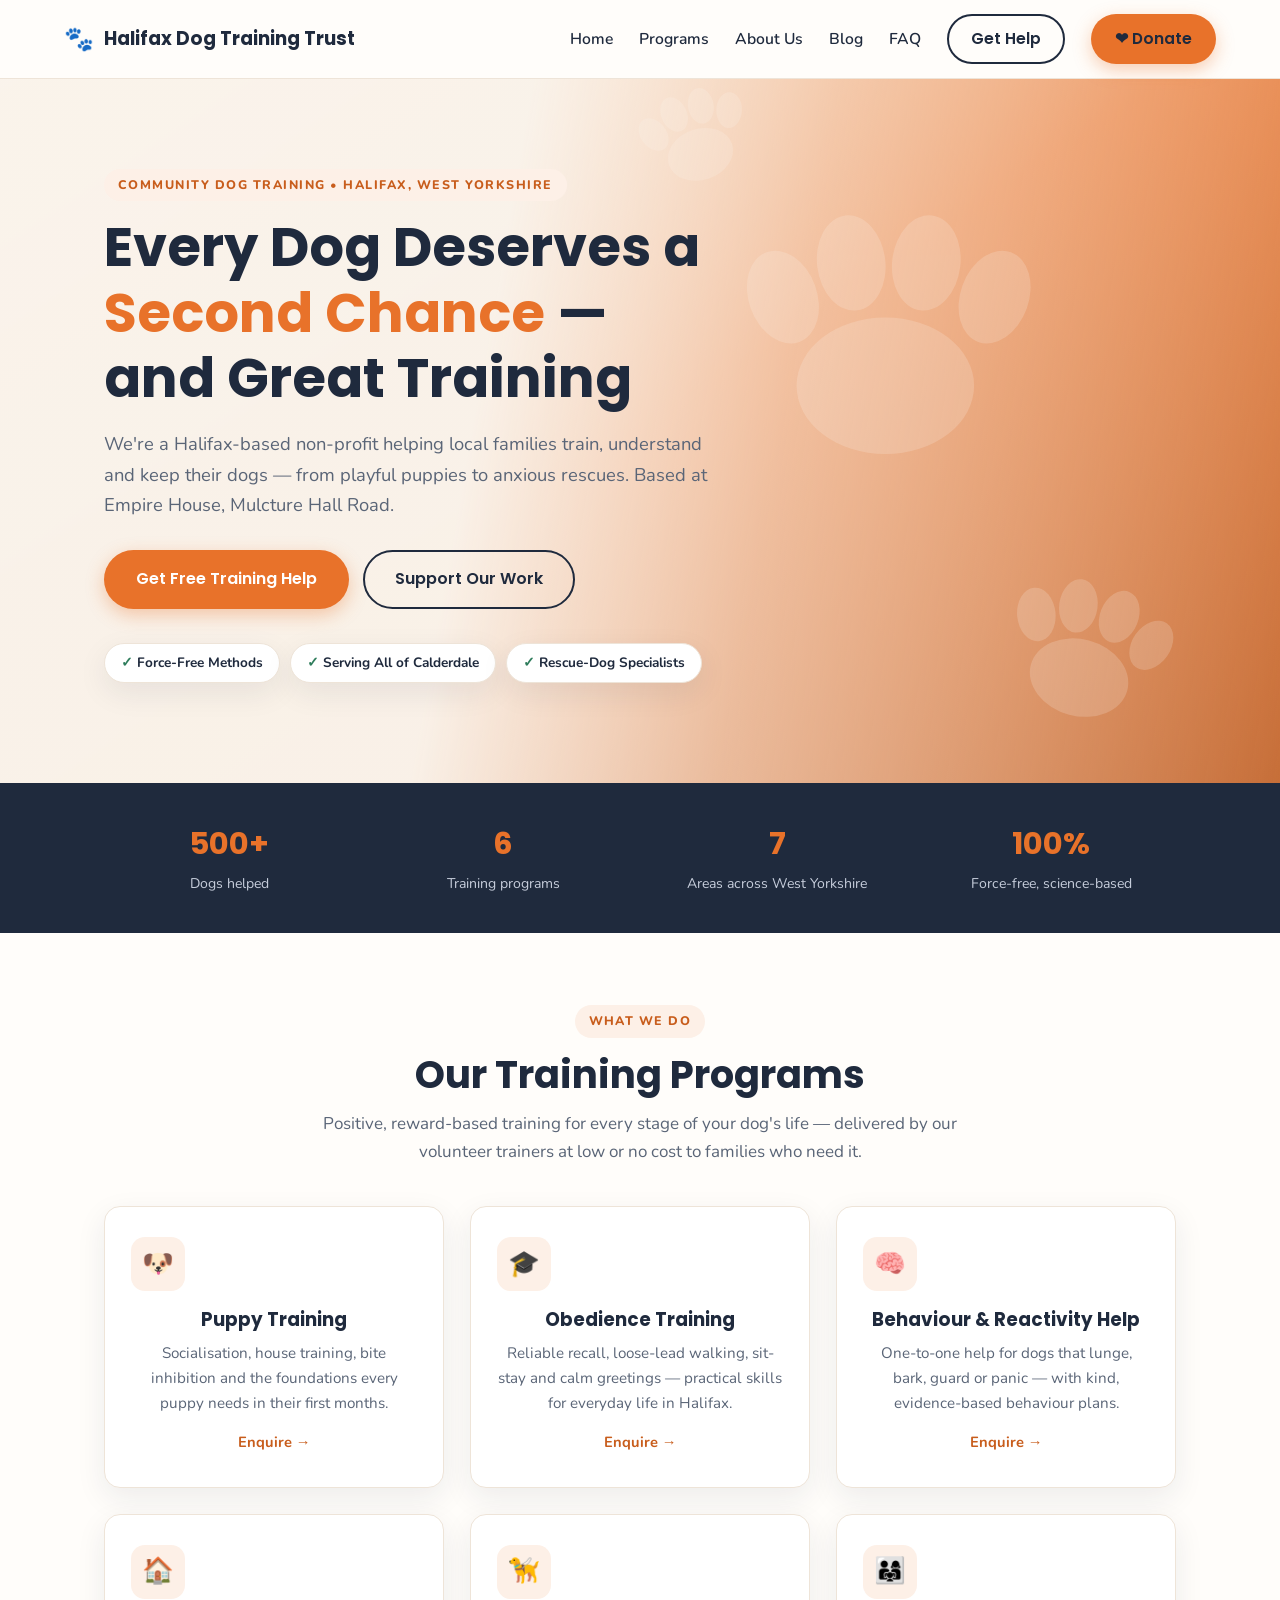
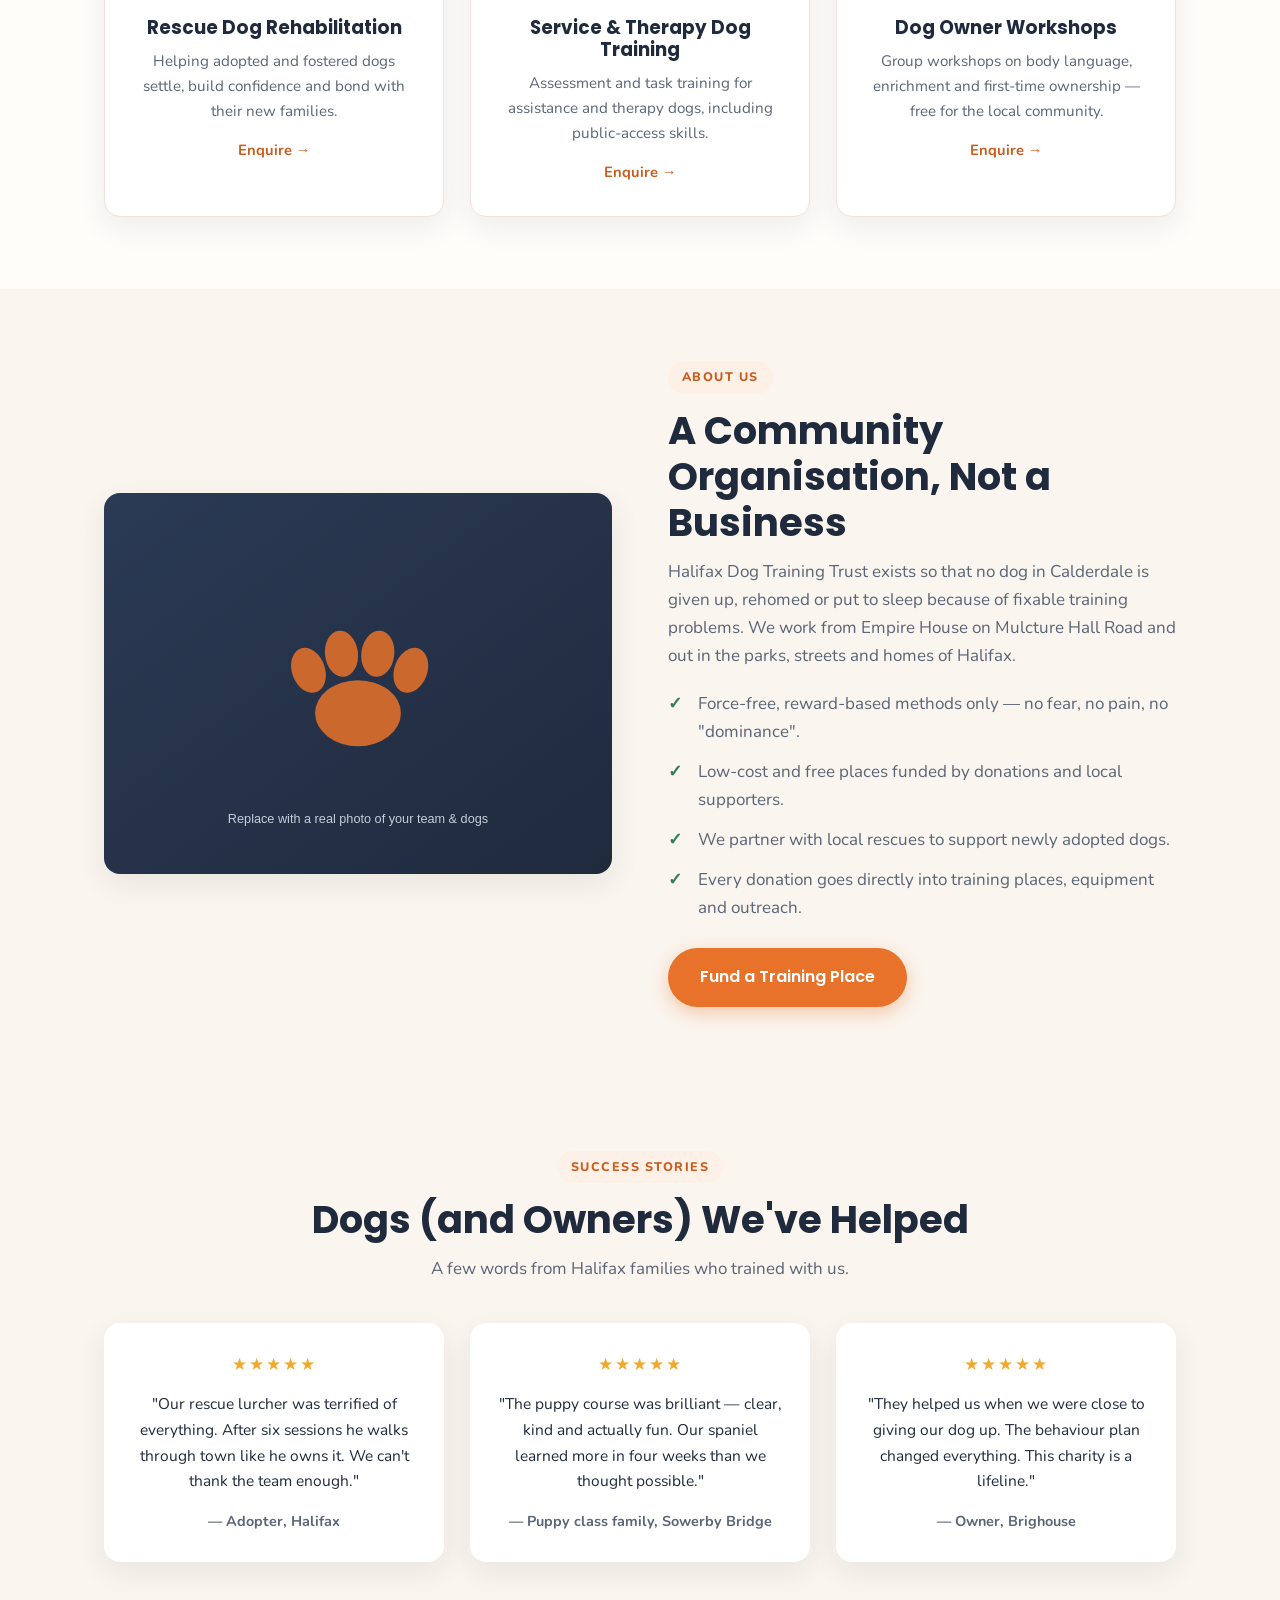
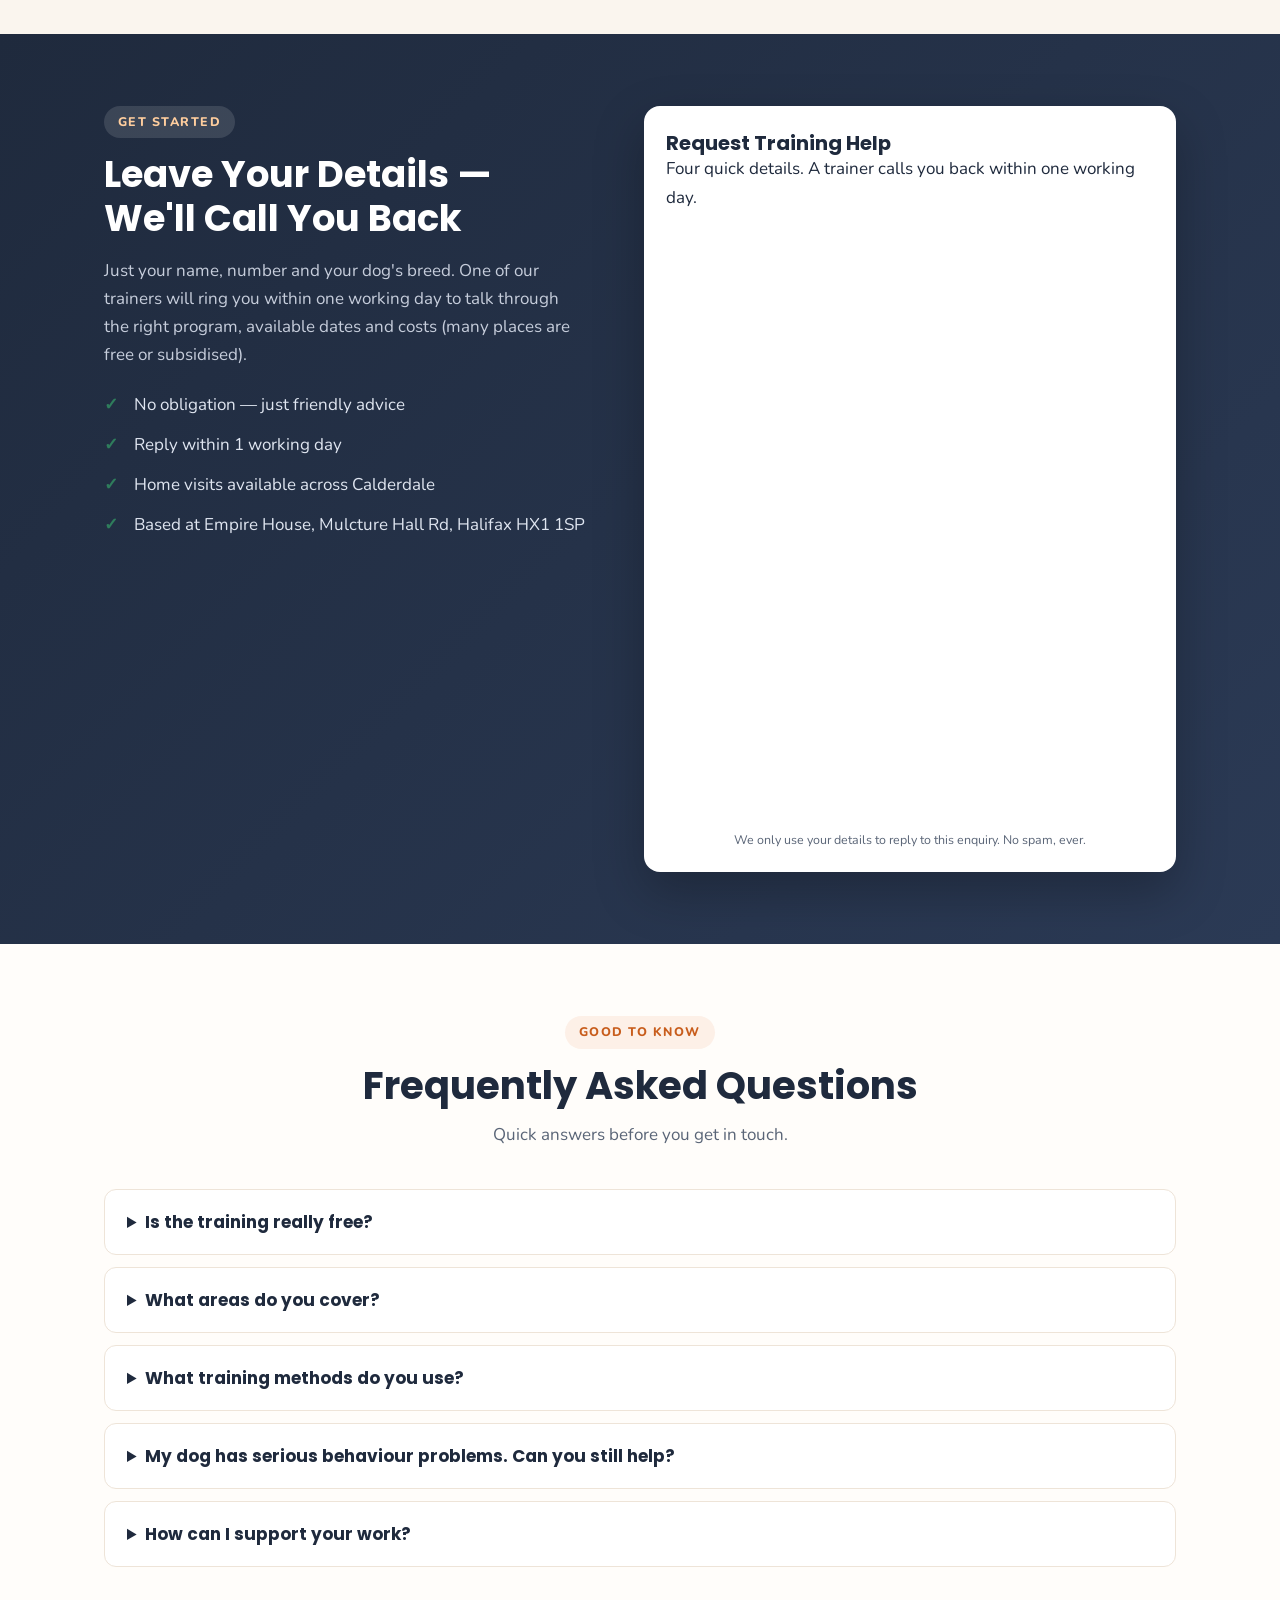
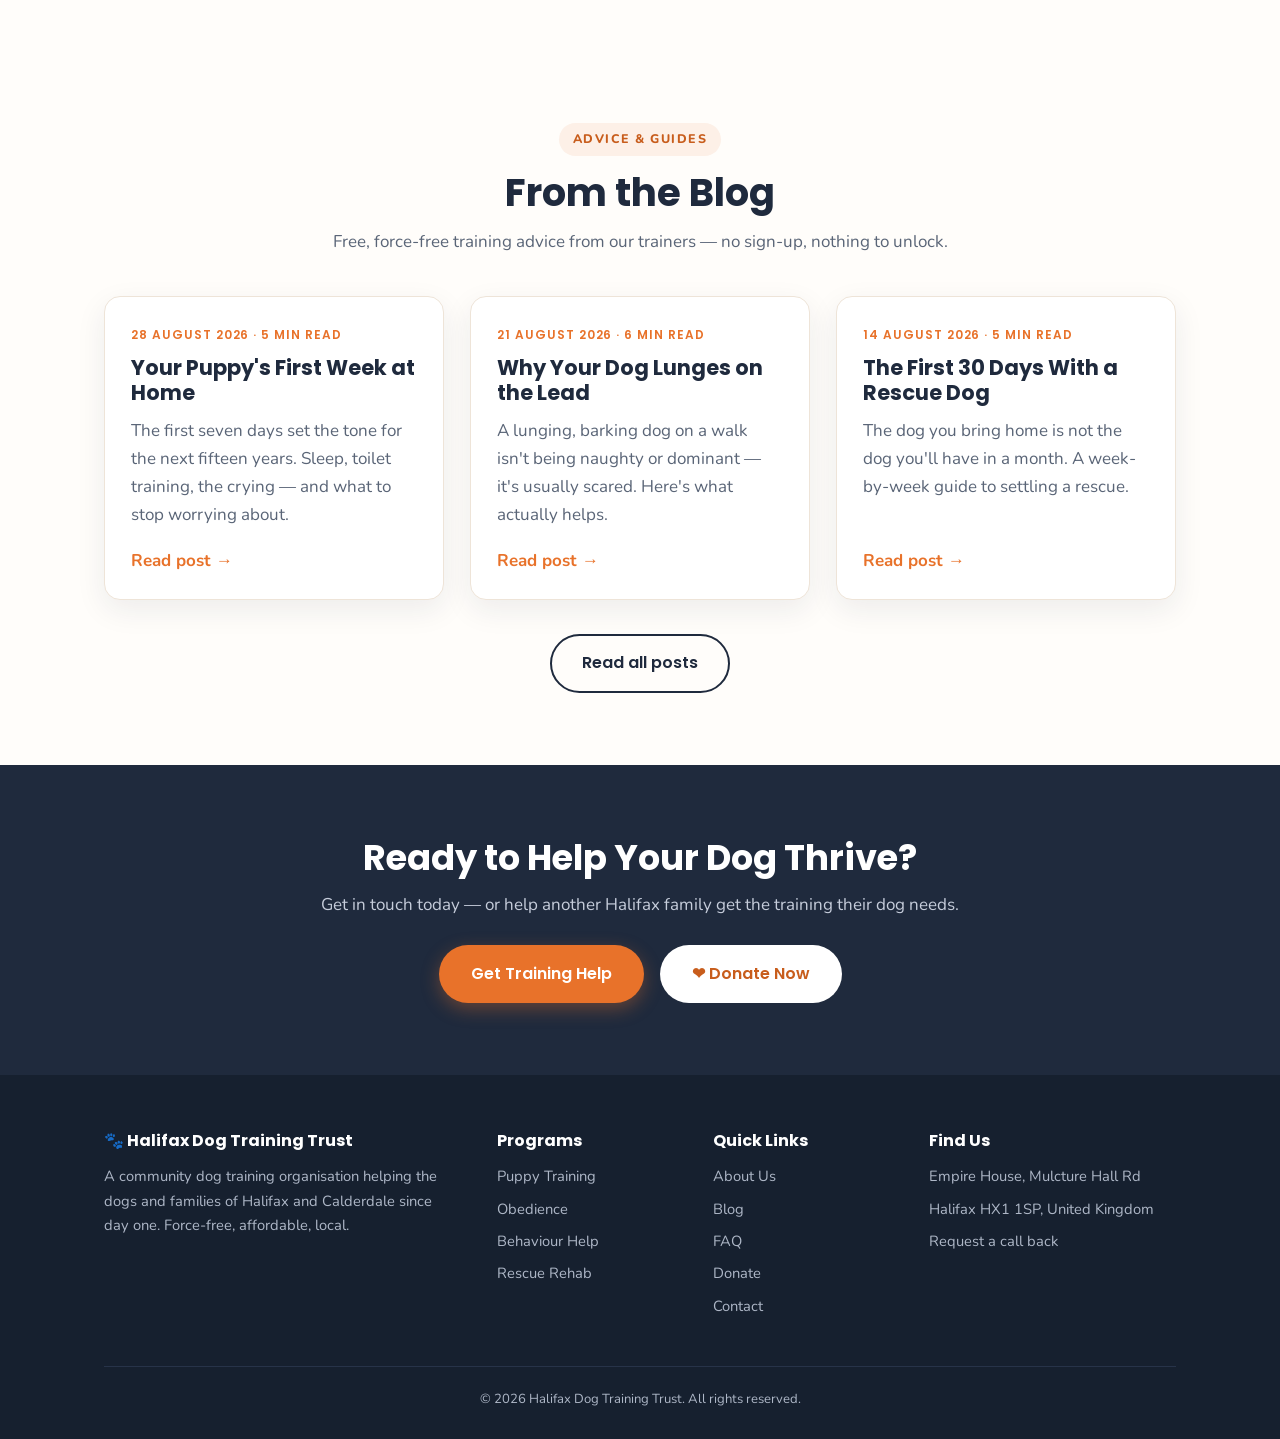
==== commit 4f6dfffb: "Make the lead form load eagerly and fit the 4-field version The Tally iframe was lazy-loaded and did" ====
--- a/index.html
+++ b/index.html
@@ -190,10 +190,10 @@
       <h3>Request Training Help</h3>
       <p class="form-sub">Four quick details. A trainer calls you back within one working day.</p>
       <iframe
+        src="https://tally.so/embed/dWe58A?alignLeft=1&amp;hideTitle=1&amp;transparentBackground=1&amp;dynamicHeight=1"
         data-tally-src="https://tally.so/embed/dWe58A?alignLeft=1&amp;hideTitle=1&amp;transparentBackground=1&amp;dynamicHeight=1"
-        loading="lazy"
         width="100%"
-        height="560"
+        height="600"
         title="Request Training Help"></iframe>
       <p class="form-note">We only use your details to reply to this enquiry. No spam, ever.</p>
     </div>
--- a/styles.css
+++ b/styles.css
@@ -441,7 +441,7 @@
   display: block;
   width: 100%;
   border: 0;
-  min-height: 560px;
+  min-height: 480px;
   background: #fff;
 }
 .lead-form--embed .form-sub { margin-bottom: 6px; }
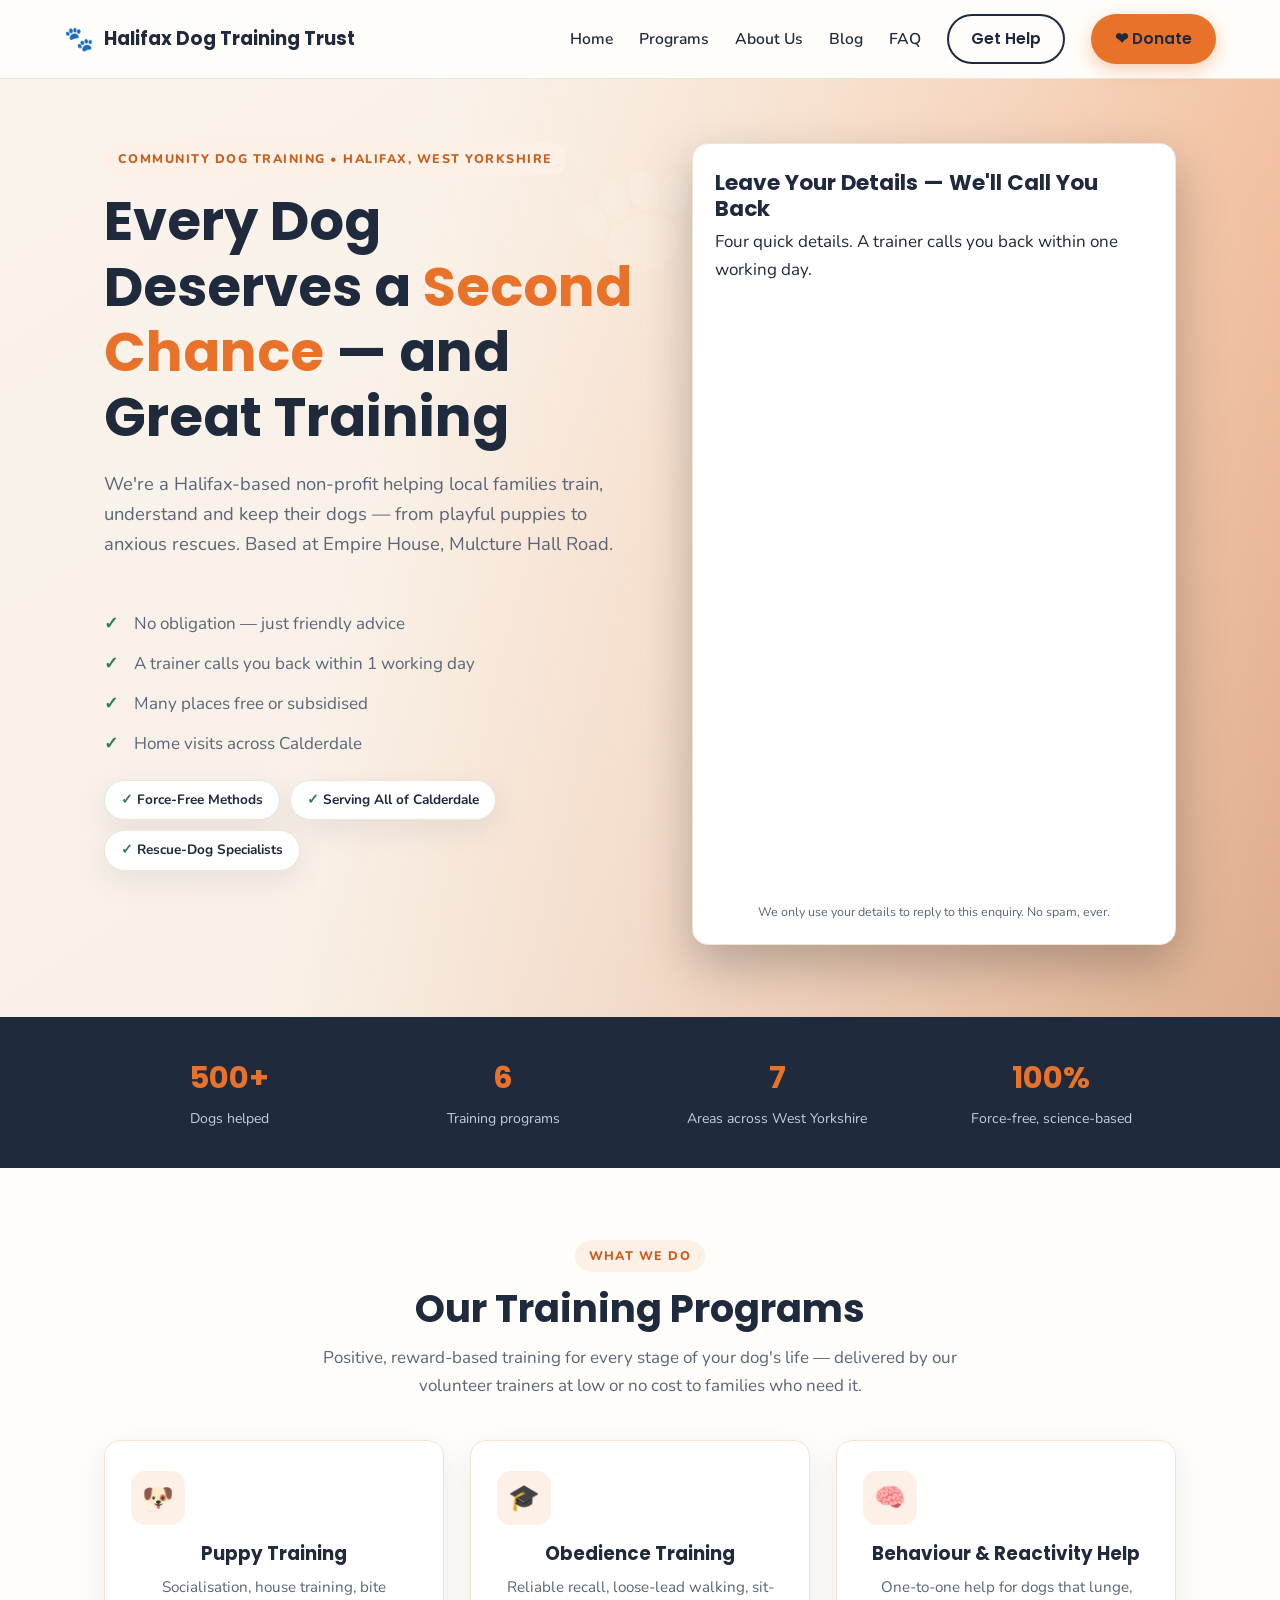
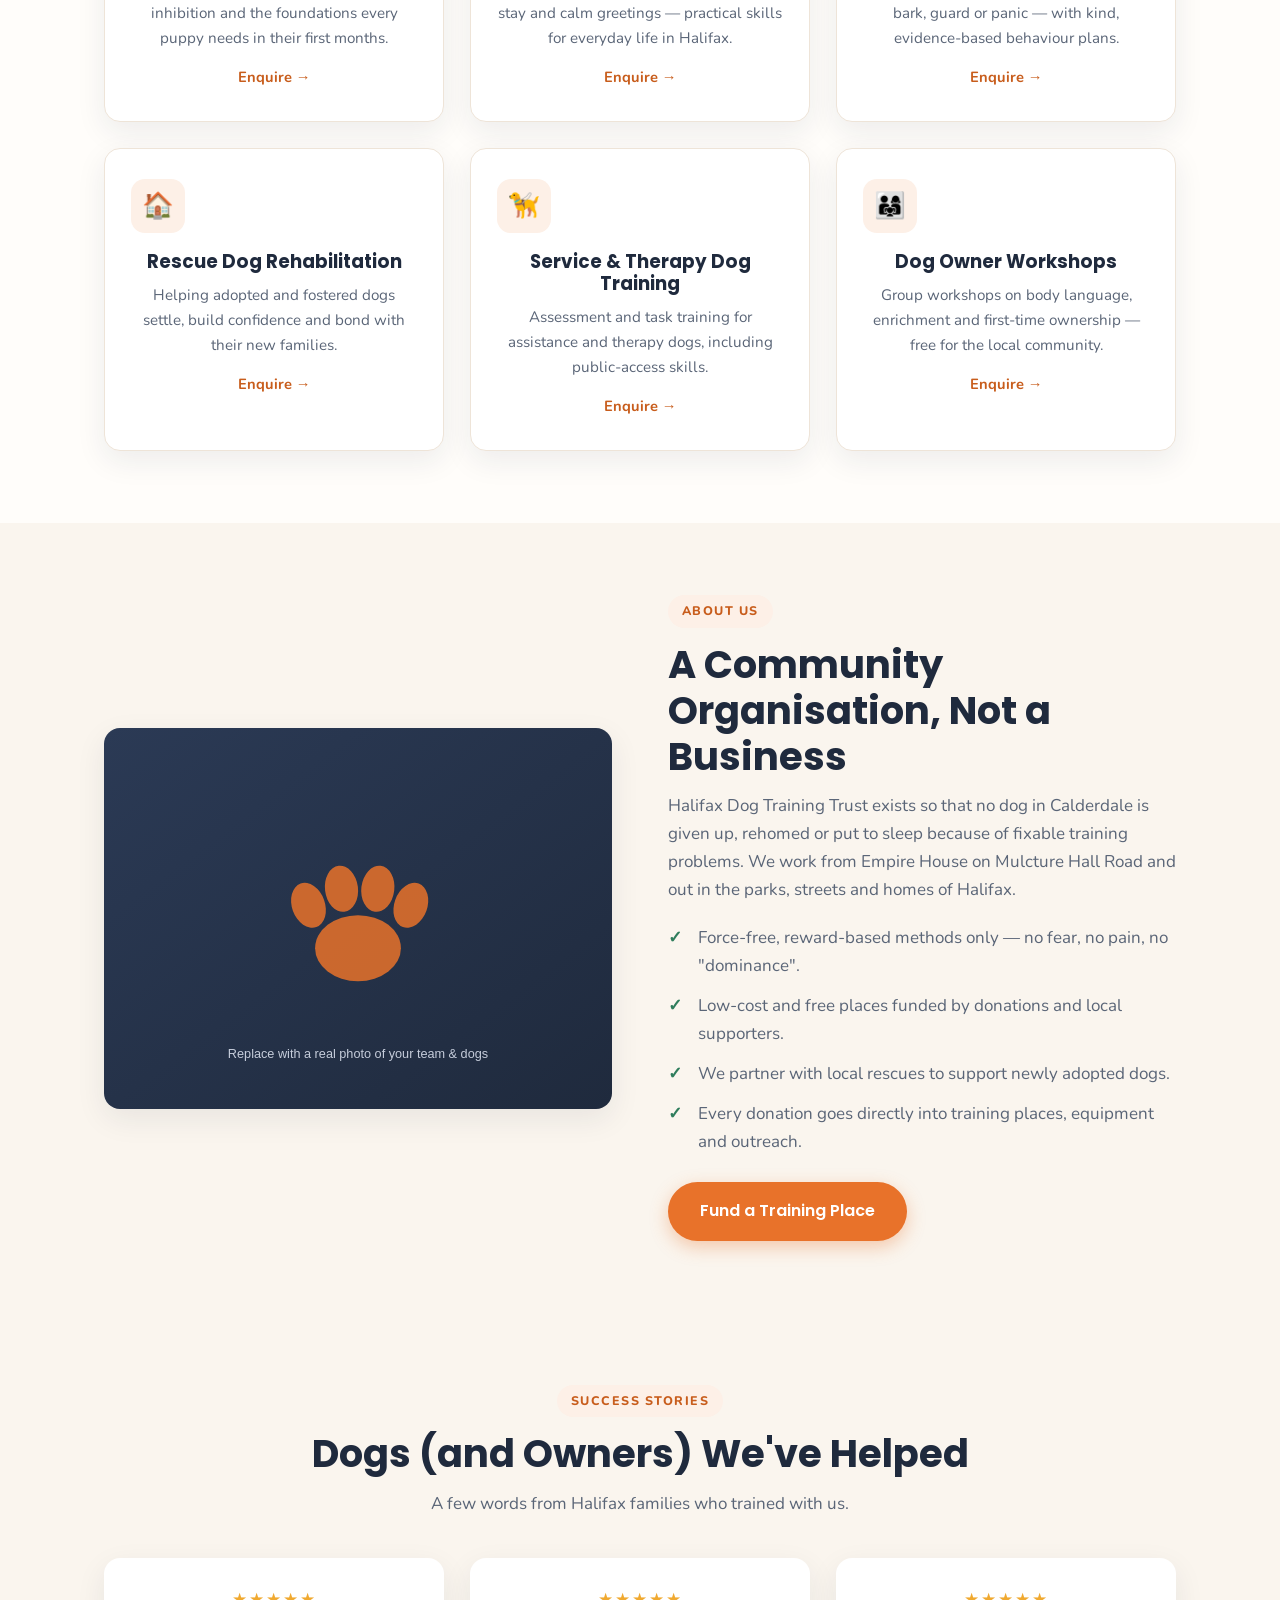
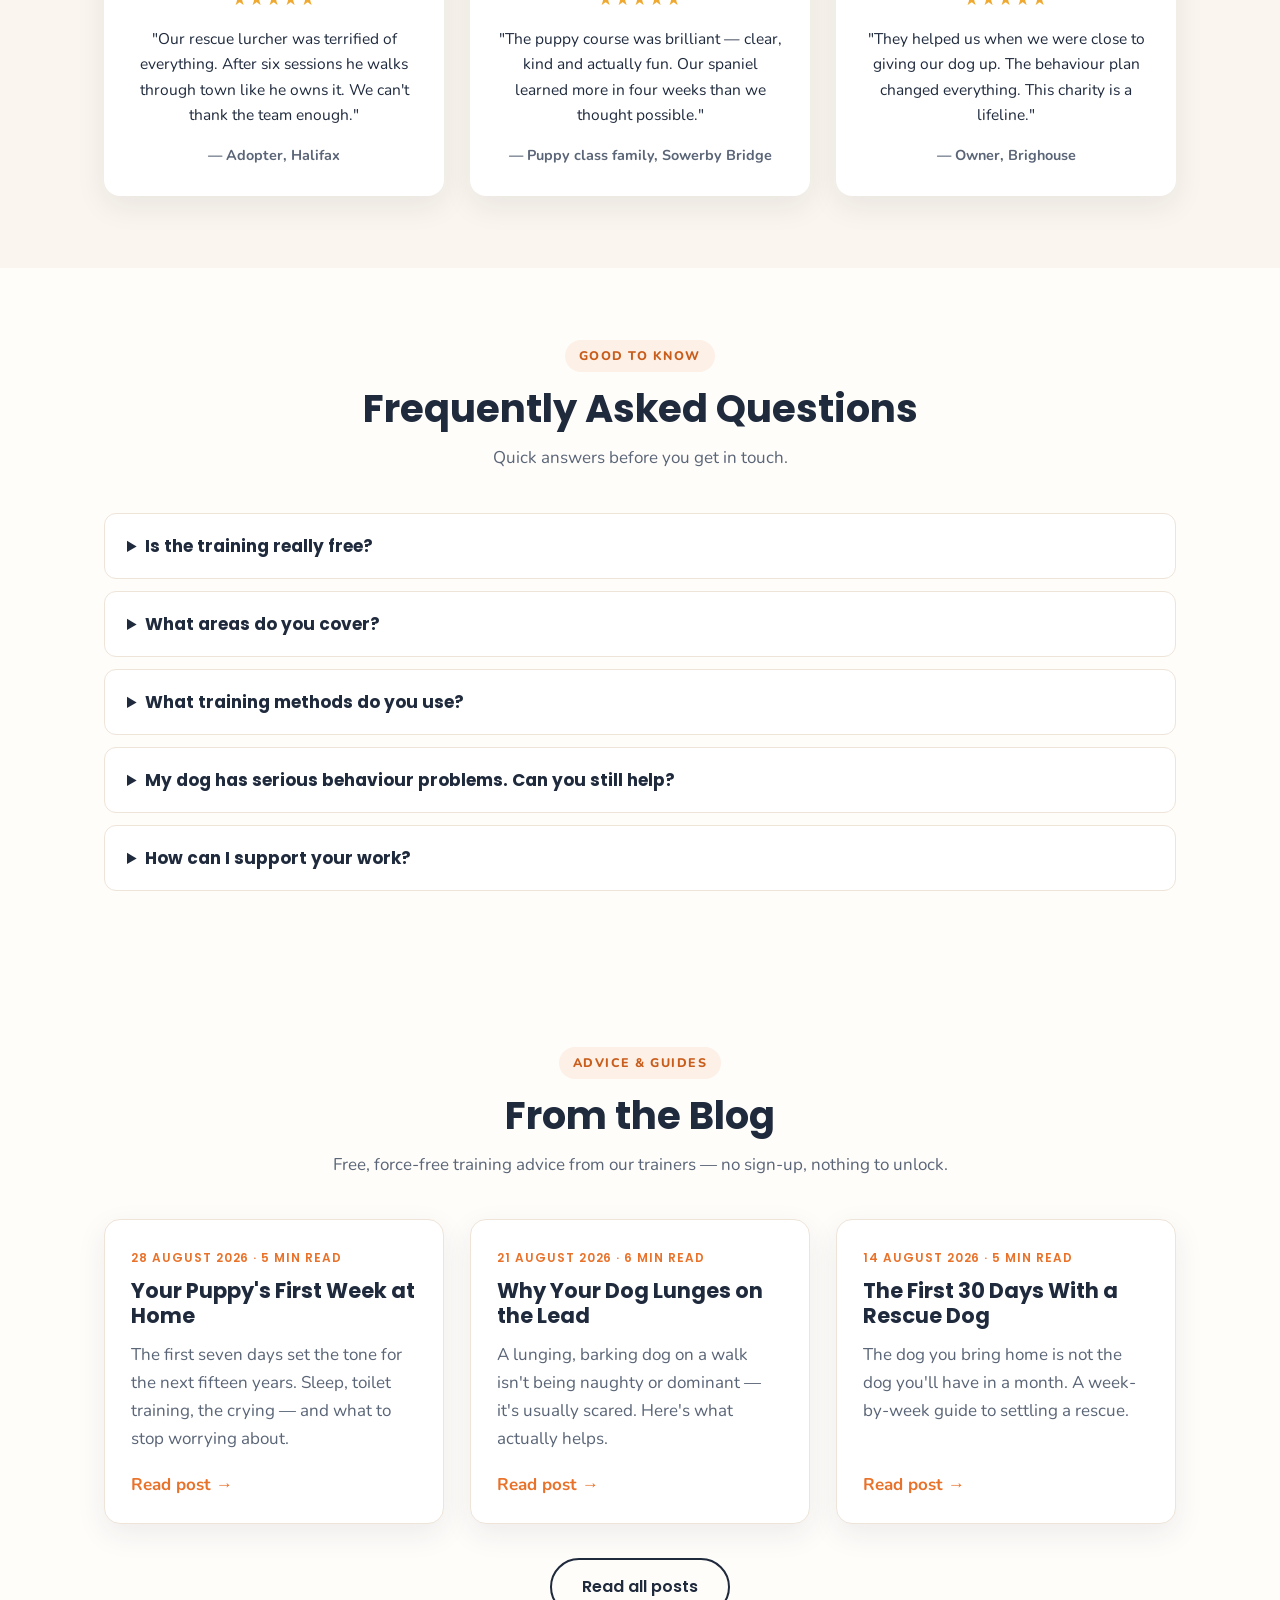
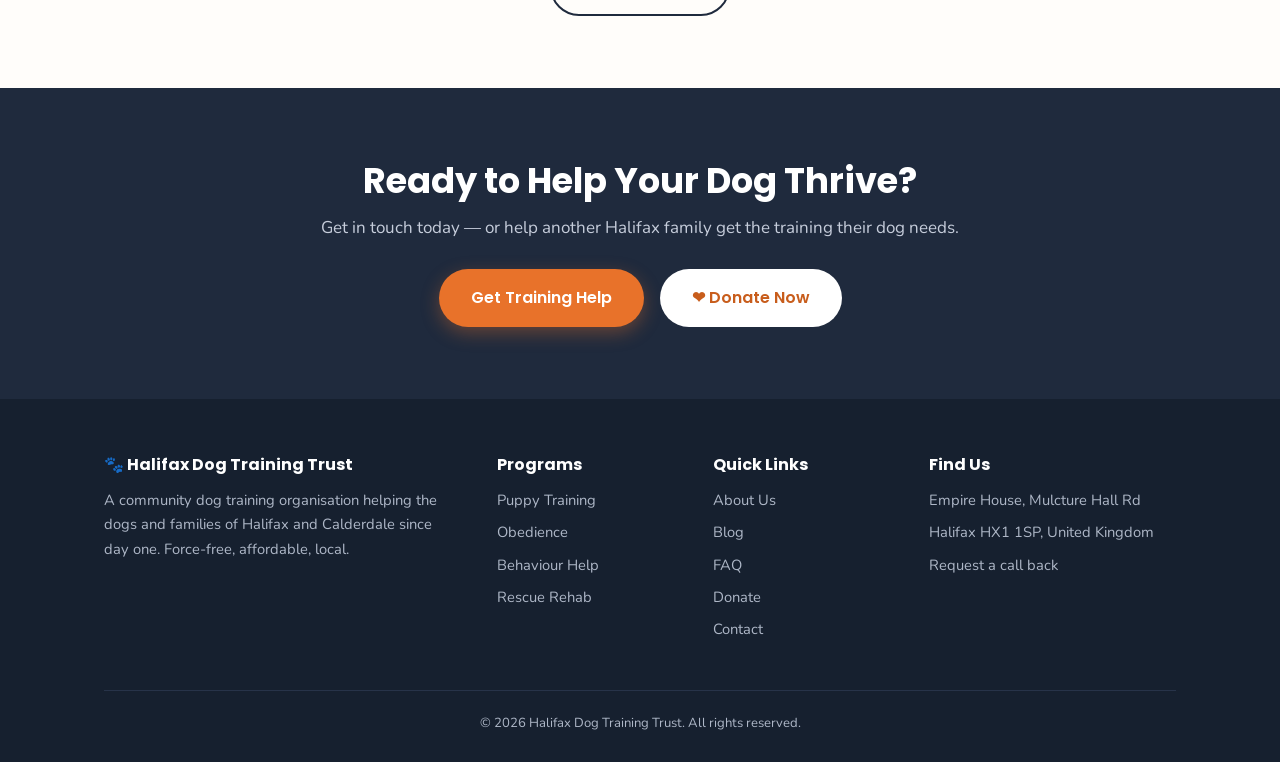
==== commit 79acae93: "Move the lead form into the hero, above the fold Ads traffic was landing on a hero with no form and " ====
--- a/index.html
+++ b/index.html
@@ -29,22 +29,46 @@
   </nav>
 </header>
 
-<!-- ============ HERO ============ -->
-<section class="hero">
-  <div class="container">
-    <div class="hero-inner">
+<!-- ============ HERO + LEAD FORM ============ -->
+<section class="hero" id="get-help">
+  <div class="container hero-grid">
+    <div class="hero-copy-top">
       <span class="eyebrow">Community Dog Training • Halifax, West Yorkshire</span>
       <h1>Every Dog Deserves a <span>Second Chance</span> — and Great Training</h1>
       <p class="lead">We're a Halifax-based non-profit helping local families train, understand and keep their dogs — from playful puppies to anxious rescues. Based at Empire House, Mulcture Hall Road.</p>
-      <div class="hero-ctas">
-        <a href="#get-help" class="btn btn-primary">Get Free Training Help</a>
-        <a href="donate.html" class="btn btn-outline">Support Our Work</a>
-      </div>
+    </div>
+
+    <div class="hero-copy-bottom">
+      <ul class="checklist">
+        <li>No obligation — just friendly advice</li>
+        <li>A trainer calls you back within 1 working day</li>
+        <li>Many places free or subsidised</li>
+        <li>Home visits across Calderdale</li>
+      </ul>
       <div class="hero-badges">
         <span>Force-Free Methods</span>
         <span>Serving All of Calderdale</span>
         <span>Rescue-Dog Specialists</span>
       </div>
+    </div>
+
+    <!--
+      LEAD FORM — Tally embed, form ID dWe58A. Lives in the HERO so it is above the
+      fold for ad traffic. The section carries id="get-help", so every existing
+      #get-help link across the site (donate.html, blog CTAs, FAQ, cta-band) lands here.
+      Form collects FOUR fields: name, phone, email, dog's name & breed.
+      Tally Settings still need: self email notifications ON, redirect -> /thanks.
+    -->
+    <div class="lead-form lead-form--embed hero-form">
+      <h3>Leave Your Details — We'll Call You Back</h3>
+      <p class="form-sub">Four quick details. A trainer calls you back within one working day.</p>
+      <iframe
+        src="https://tally.so/embed/dWe58A?alignLeft=1&amp;hideTitle=1&amp;transparentBackground=1&amp;dynamicHeight=1"
+        data-tally-src="https://tally.so/embed/dWe58A?alignLeft=1&amp;hideTitle=1&amp;transparentBackground=1&amp;dynamicHeight=1"
+        width="100%"
+        height="600"
+        title="Request Training Help"></iframe>
+      <p class="form-note">We only use your details to reply to this enquiry. No spam, ever.</p>
     </div>
   </div>
 </section>
@@ -153,53 +177,6 @@
   </div>
 </section>
 
-<!-- ============ LEAD FORM ============ -->
-<section class="lead-section" id="get-help">
-  <div class="container lead-wrap">
-    <div class="lead-copy">
-      <span class="eyebrow" style="background:rgba(255,255,255,0.12); color:#ffce9e">Get Started</span>
-      <h2>Leave Your Details — We'll Call You Back</h2>
-      <p>Just your name, number and your dog's breed. One of our trainers will ring you within one working day to talk through the right program, available dates and costs (many places are free or subsidised).</p>
-      <ul class="checklist">
-        <li>No obligation — just friendly advice</li>
-        <li>Reply within 1 working day</li>
-        <li>Home visits available across Calderdale</li>
-        <li>Based at Empire House, Mulcture Hall Rd, Halifax HX1 1SP</li>
-      </ul>
-    </div>
-
-    <!--
-      LEAD FORM — Tally embed (free plan: unlimited submissions + dashboard).
-      SETUP (one time):
-        1. Create the form at https://tally.so (owner's account) with these fields, in order:
-             Your name *            short answer, required
-             Phone *                phone number, required
-             Email *                email, required
-             Dog's name & breed     short answer, optional
-           (Owner removed the Program dropdown and the "What's going on?" field on 2026-08-30 —
-            site copy was rewritten to match. If either is ever added back, revert that copy:
-            see TALLY-FORM-SPEC.md.)
-        2. In Tally → form → Settings, turn ON "Self email notifications" (sends each lead to the
-           owner's inbox as well as the dashboard) and set "Redirect on completion" to
-           https://ngo-website-gamma-livid.vercel.app/thanks
-        3. Publish, then Share → Embed → copy the form ID out of the tally.so/embed/XXXXXX URL
-        4. Replace REPLACE_WITH_TALLY_FORM_ID below with that ID and push.
-      Leads then live in the Tally dashboard (and can sync to Google Sheets from Integrations).
-    -->
-    <div class="lead-form lead-form--embed">
-      <h3>Request Training Help</h3>
-      <p class="form-sub">Four quick details. A trainer calls you back within one working day.</p>
-      <iframe
-        src="https://tally.so/embed/dWe58A?alignLeft=1&amp;hideTitle=1&amp;transparentBackground=1&amp;dynamicHeight=1"
-        data-tally-src="https://tally.so/embed/dWe58A?alignLeft=1&amp;hideTitle=1&amp;transparentBackground=1&amp;dynamicHeight=1"
-        width="100%"
-        height="600"
-        title="Request Training Help"></iframe>
-      <p class="form-note">We only use your details to reply to this enquiry. No spam, ever.</p>
-    </div>
-  </div>
-</section>
-
 <!-- ============ FAQ ============ -->
 <section id="faq">
   <div class="container">
--- a/styles.css
+++ b/styles.css
@@ -134,12 +134,35 @@
 /* ============ Hero ============ */
 .hero {
   background:
-    linear-gradient(100deg, rgba(250, 245, 238, 0.97) 38%, rgba(250, 245, 238, 0.6) 60%, rgba(250, 245, 238, 0.15)),
+    linear-gradient(100deg, rgba(250, 245, 238, 0.97) 30%, rgba(250, 245, 238, 0.82) 55%, rgba(250, 245, 238, 0.55)),
     url("hero-dog.svg") right center / cover no-repeat, var(--cream);
-  padding: 90px 0 100px;
-}
-
-.hero-inner { max-width: 620px; }
+  padding: 64px 0 72px;
+}
+
+.hero-grid {
+  display: grid;
+  grid-template-columns: 1.05fr 0.95fr;
+  grid-template-areas:
+    "top  form"
+    "bot  form";
+  grid-template-rows: auto 1fr;
+  column-gap: 52px;
+  align-items: start;
+}
+.hero-copy-top { grid-area: top; max-width: 620px; }
+.hero-copy-bottom { grid-area: bot; max-width: 620px; }
+.hero-form { grid-area: form; }
+
+.hero-copy-bottom .checklist { margin-bottom: 22px; }
+
+/* Form card sitting in the hero, above the fold */
+.hero-form {
+  position: sticky;
+  top: 92px;
+  box-shadow: 0 22px 55px rgba(31, 42, 61, 0.16);
+  border: 1px solid var(--line);
+}
+.hero-form h3 { font-size: 1.35rem; margin-bottom: 6px; }
 
 .hero h1 {
   font-size: clamp(2.2rem, 5vw, 3.4rem);
@@ -319,6 +342,18 @@
 @media (max-width: 900px) {
   .grid-3, .amounts { grid-template-columns: 1fr 1fr; }
   .split, .lead-wrap { grid-template-columns: 1fr; gap: 36px; }
+  /* On phones the form must come straight after the headline - ad traffic
+     should not have to scroll past a checklist to reach it. */
+  .hero-grid {
+    grid-template-columns: 1fr;
+    grid-template-areas: "top" "form" "bot";
+    grid-template-rows: auto auto auto;
+    row-gap: 30px;
+  }
+  .hero-form { position: static; }
+  .hero { padding: 40px 0 52px; }
+  .hero h1 { font-size: clamp(1.85rem, 7vw, 2.6rem); }
+  .hero p.lead { font-size: 1.05rem; margin-bottom: 4px; }
   .stats .container { grid-template-columns: 1fr 1fr; }
   .footer-grid { grid-template-columns: 1fr 1fr; }
 }
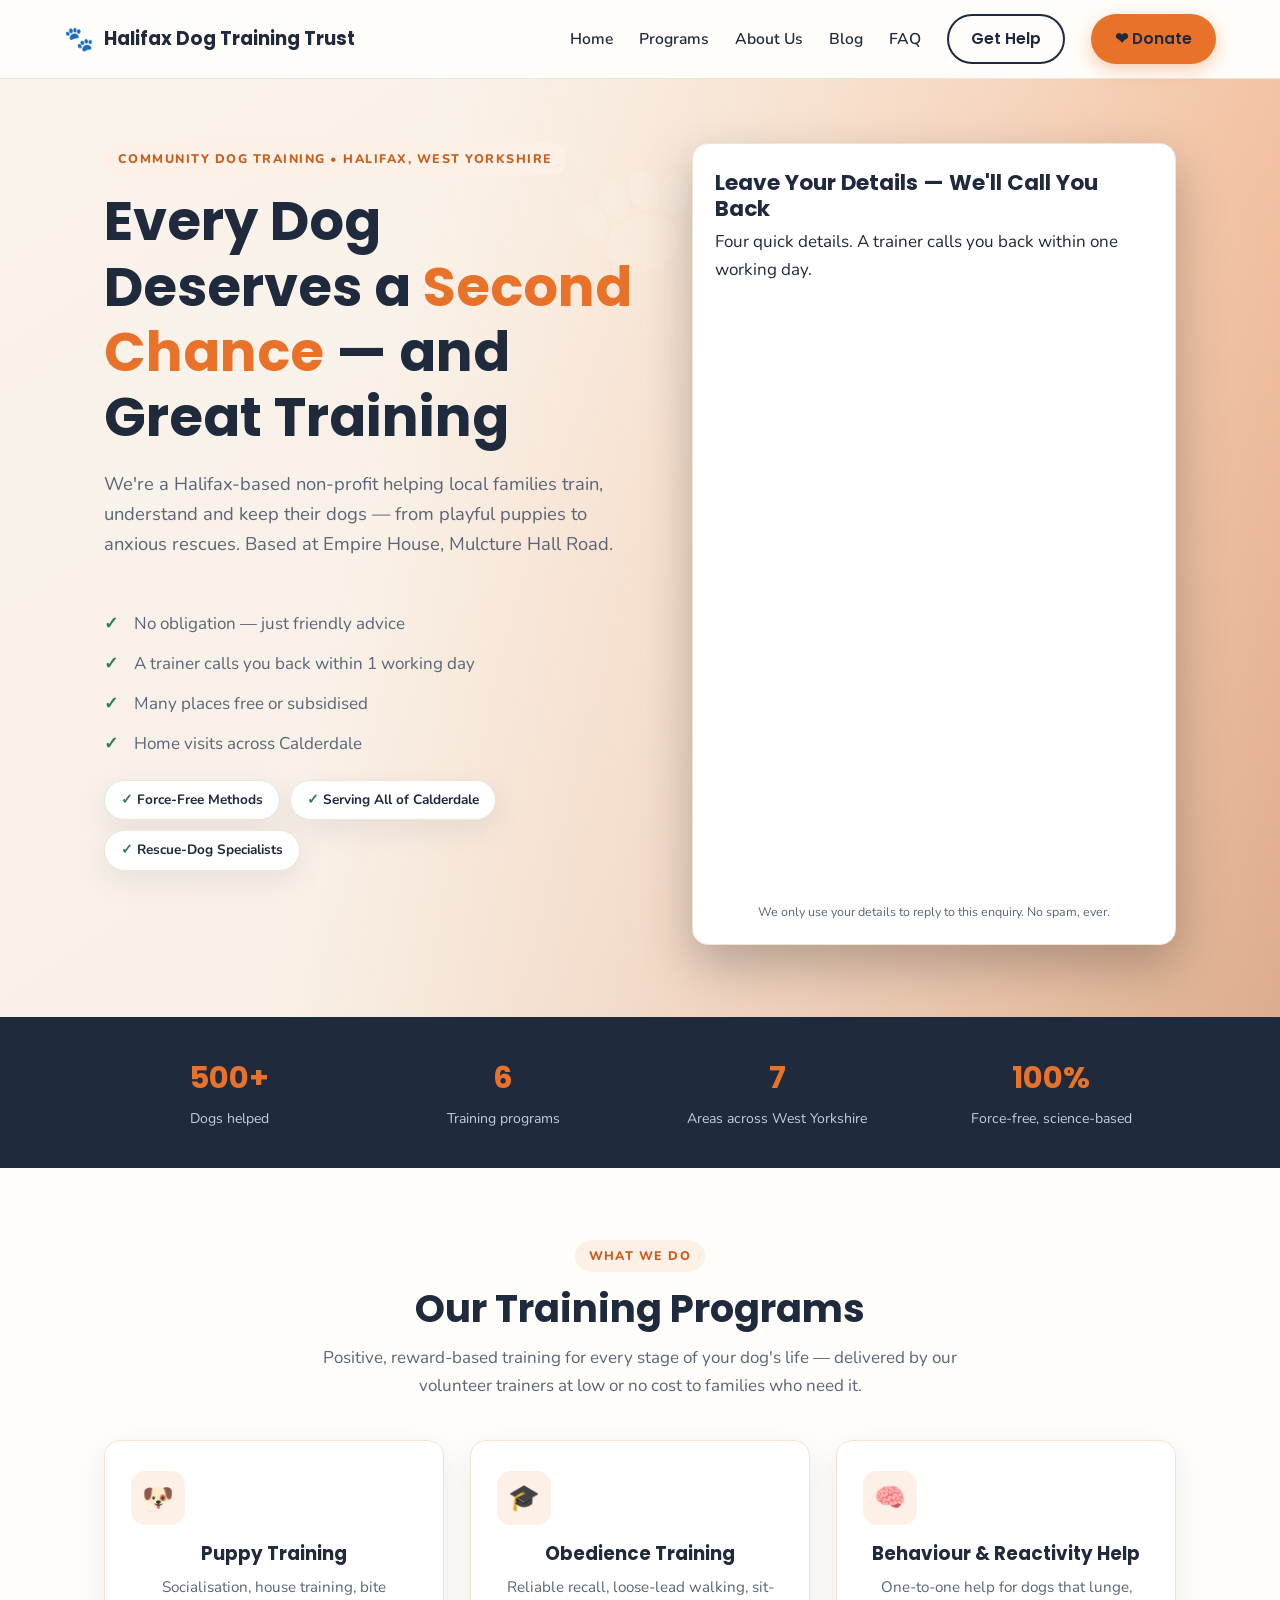
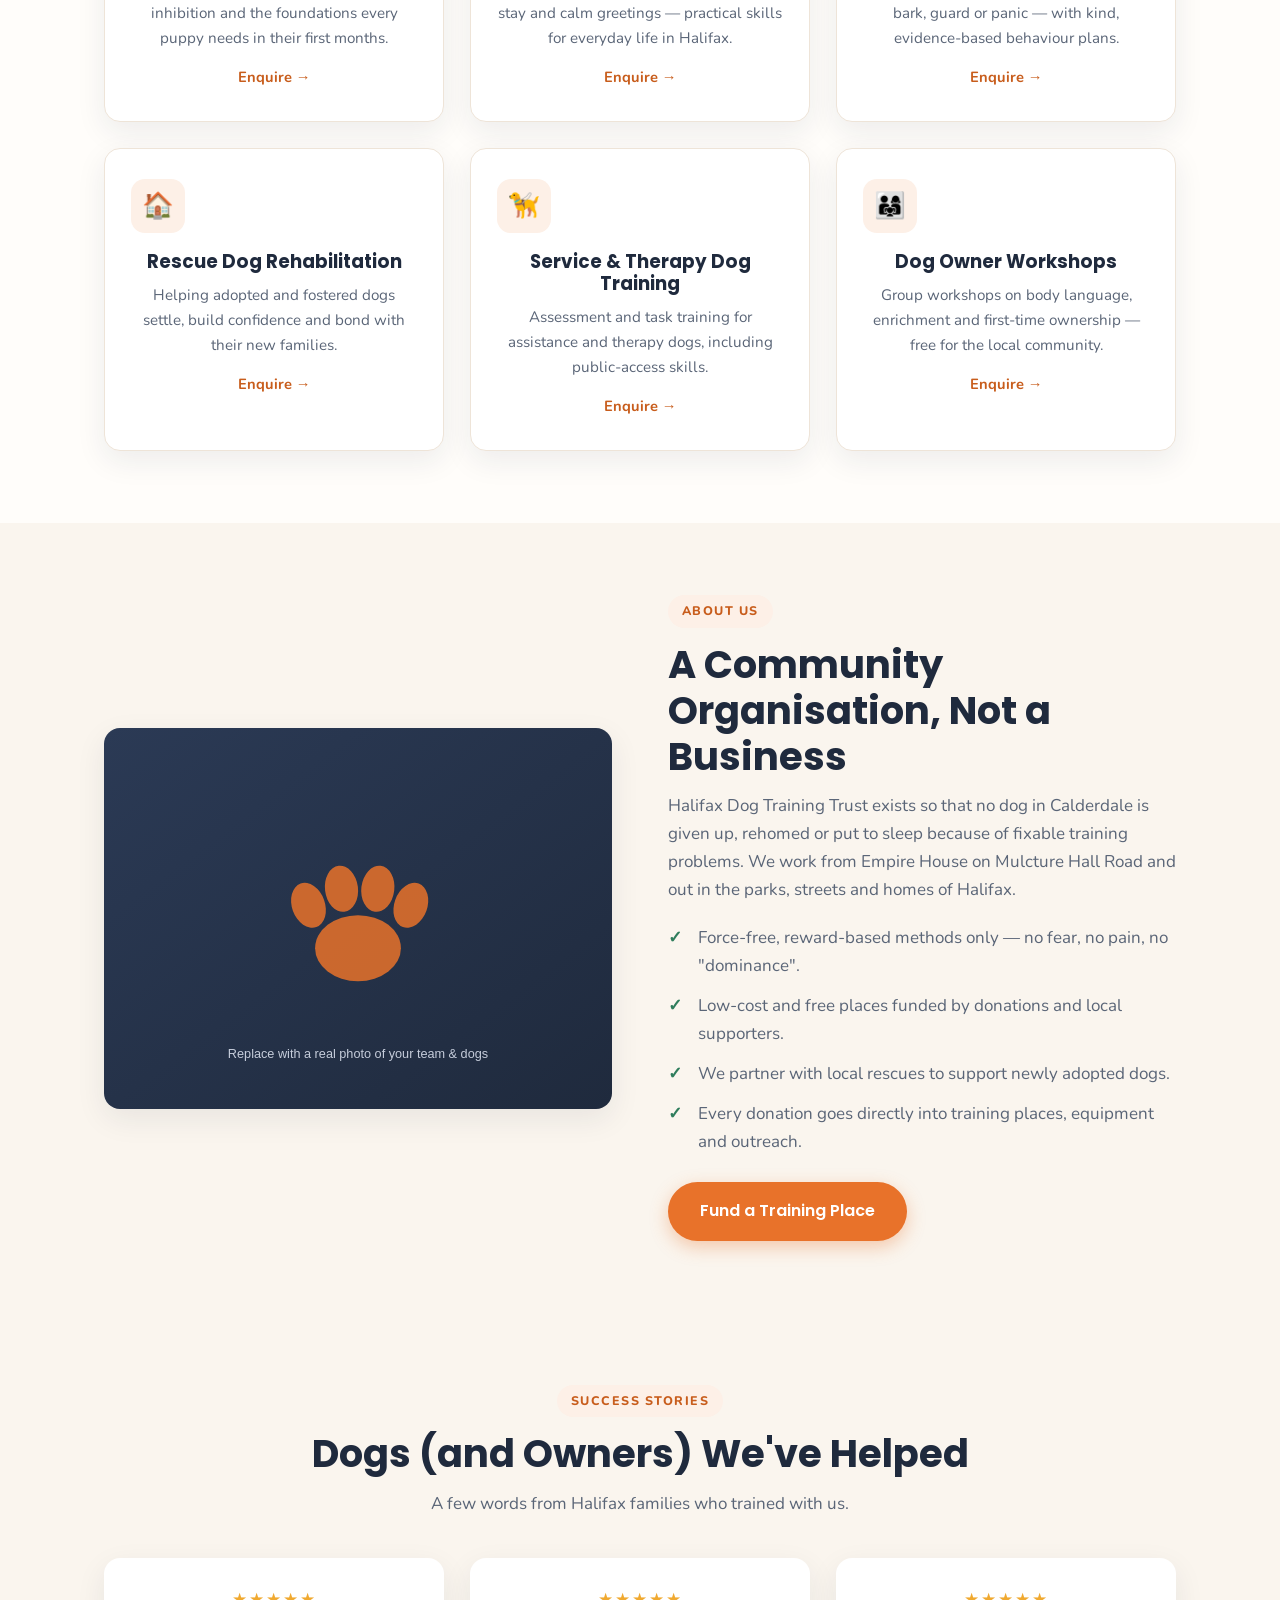
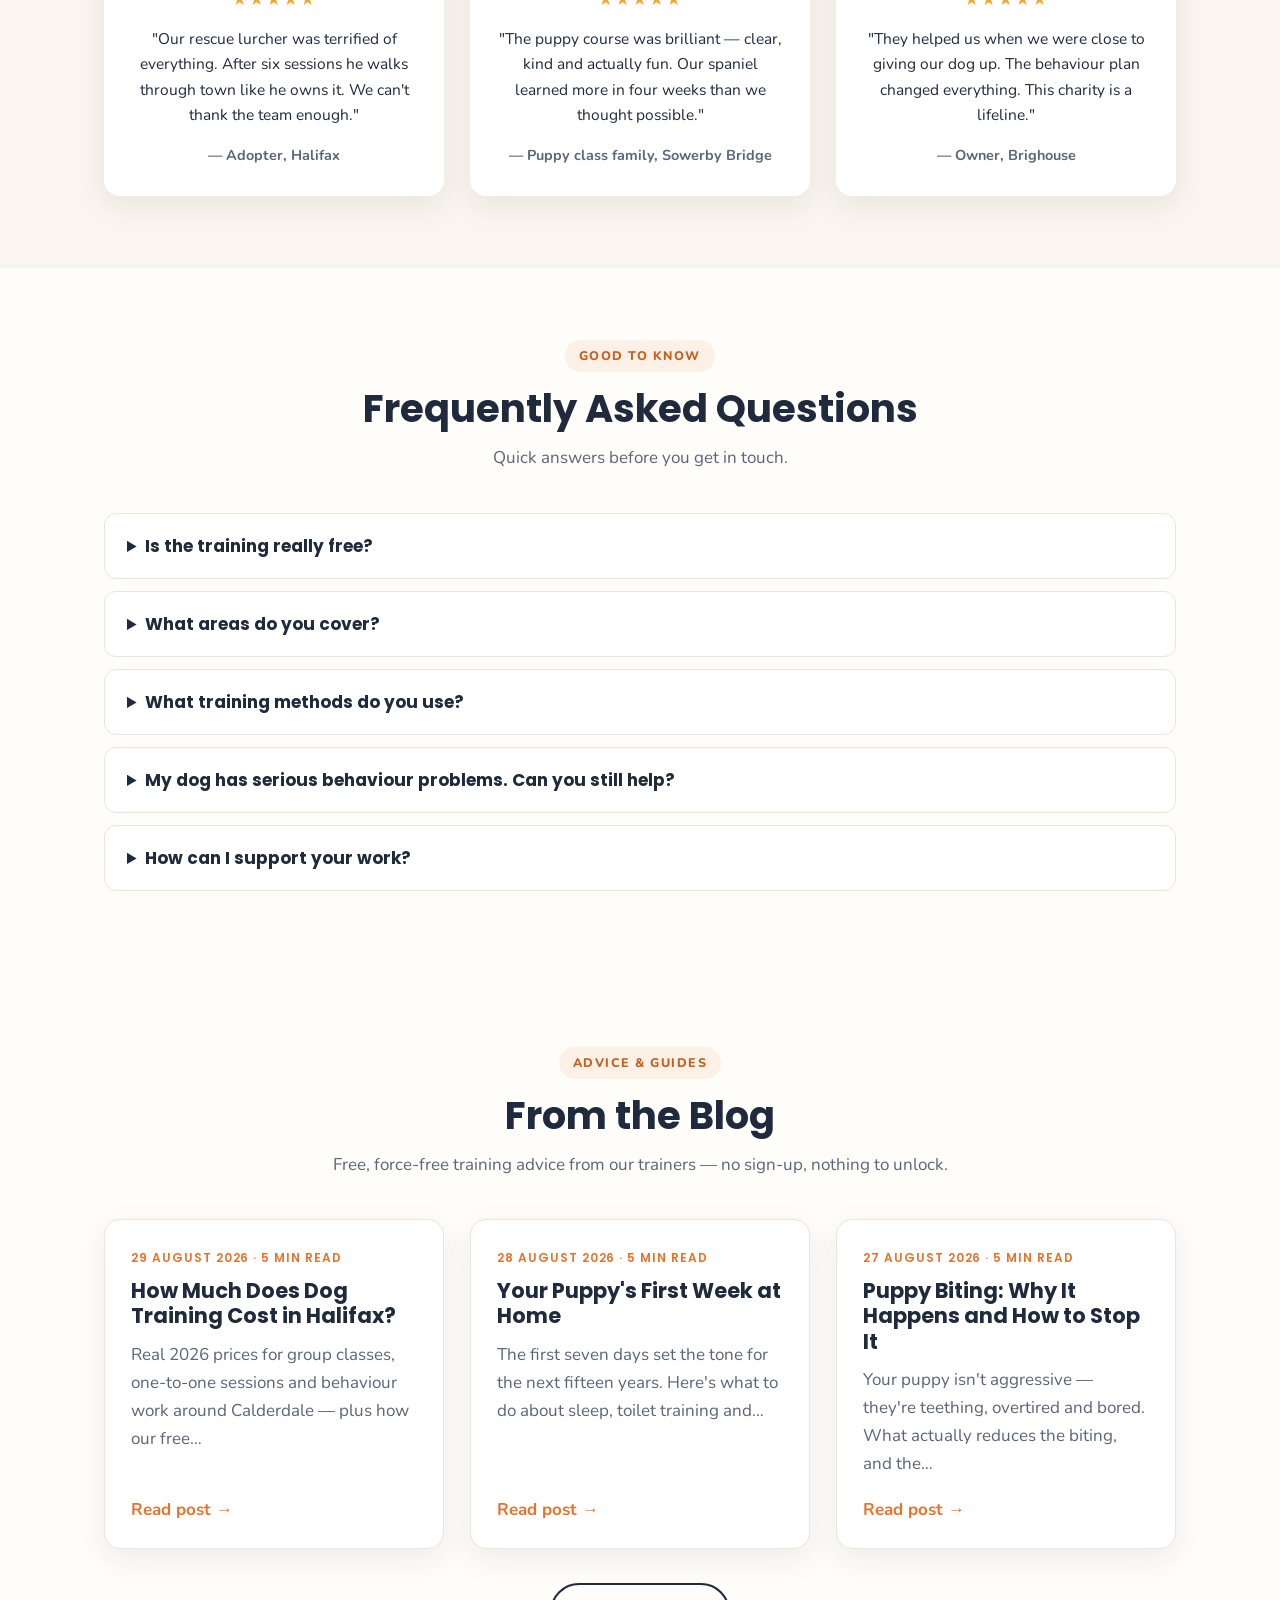
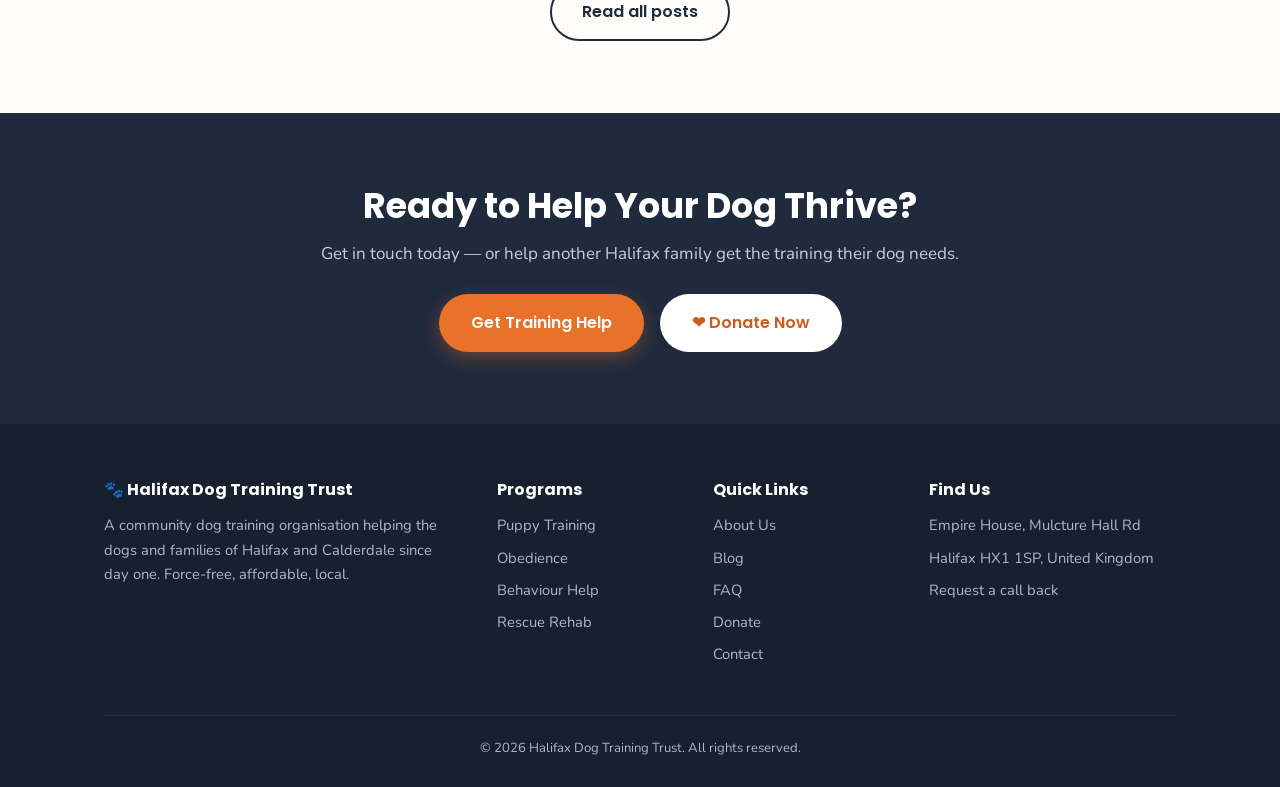
==== commit a04ba325: "Add 5 more blog posts (8 total) New: dog training cost in Halifax, puppy biting, pulling on the lead" ====
--- a/index.html
+++ b/index.html
@@ -219,24 +219,24 @@
     <div class="post-grid">
 
       <article class="post-card">
+        <div class="post-meta">29 AUGUST 2026 · 5 MIN READ</div>
+        <h2><a href="/blog/dog-training-cost-halifax">How Much Does Dog Training Cost in Halifax?</a></h2>
+        <p>Real 2026 prices for group classes, one-to-one sessions and behaviour work around Calderdale — plus how our free…</p>
+        <a class="post-link" href="/blog/dog-training-cost-halifax">Read post →</a>
+      </article>
+
+      <article class="post-card">
         <div class="post-meta">28 AUGUST 2026 · 5 MIN READ</div>
         <h2><a href="/blog/puppy-first-week-at-home">Your Puppy's First Week at Home</a></h2>
-        <p>The first seven days set the tone for the next fifteen years. Sleep, toilet training, the crying — and what to stop worrying about.</p>
+        <p>The first seven days set the tone for the next fifteen years. Here's what to do about sleep, toilet training and…</p>
         <a class="post-link" href="/blog/puppy-first-week-at-home">Read post →</a>
       </article>
 
       <article class="post-card">
-        <div class="post-meta">21 AUGUST 2026 · 6 MIN READ</div>
-        <h2><a href="/blog/reactive-dog-on-lead">Why Your Dog Lunges on the Lead</a></h2>
-        <p>A lunging, barking dog on a walk isn't being naughty or dominant — it's usually scared. Here's what actually helps.</p>
-        <a class="post-link" href="/blog/reactive-dog-on-lead">Read post →</a>
-      </article>
-
-      <article class="post-card">
-        <div class="post-meta">14 AUGUST 2026 · 5 MIN READ</div>
-        <h2><a href="/blog/rescue-dog-first-30-days">The First 30 Days With a Rescue Dog</a></h2>
-        <p>The dog you bring home is not the dog you'll have in a month. A week-by-week guide to settling a rescue.</p>
-        <a class="post-link" href="/blog/rescue-dog-first-30-days">Read post →</a>
+        <div class="post-meta">27 AUGUST 2026 · 5 MIN READ</div>
+        <h2><a href="/blog/stop-puppy-biting">Puppy Biting: Why It Happens and How to Stop It</a></h2>
+        <p>Your puppy isn't aggressive — they're teething, overtired and bored. What actually reduces the biting, and the…</p>
+        <a class="post-link" href="/blog/stop-puppy-biting">Read post →</a>
       </article>
 
     </div>
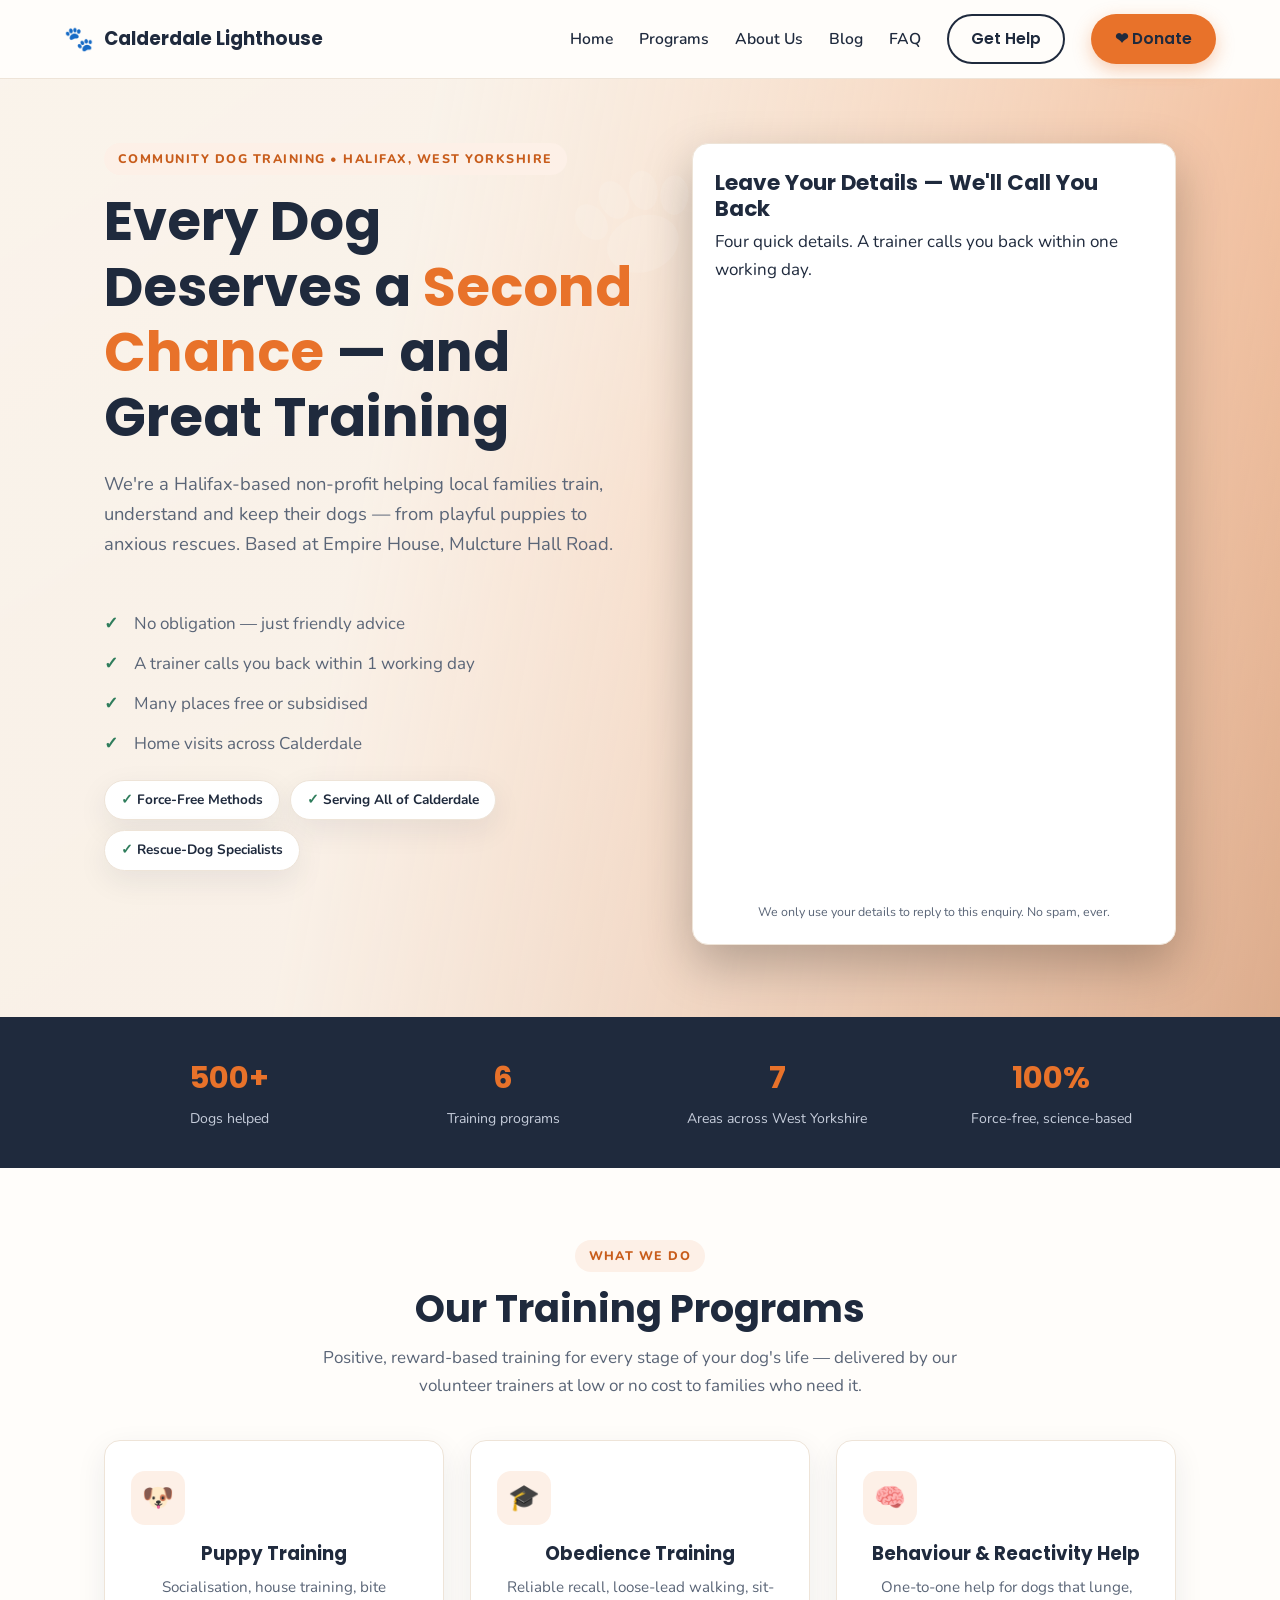
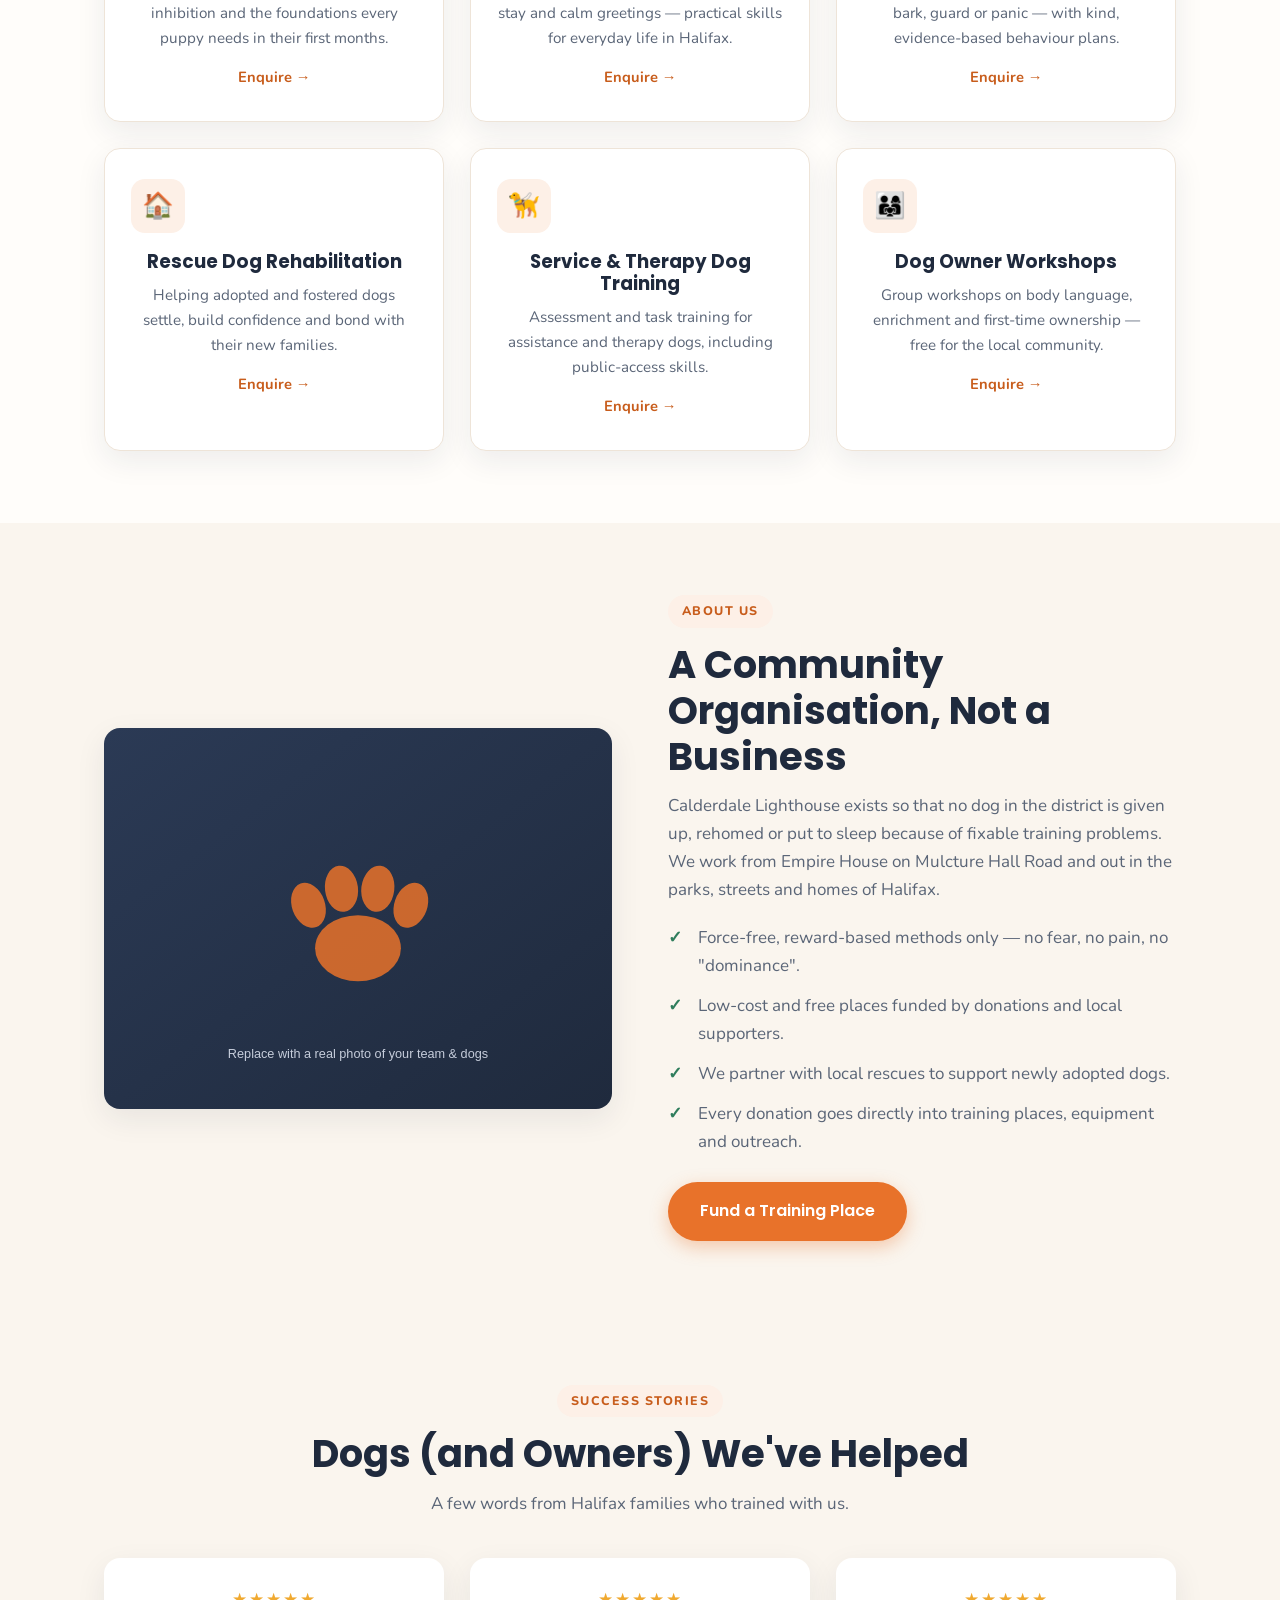
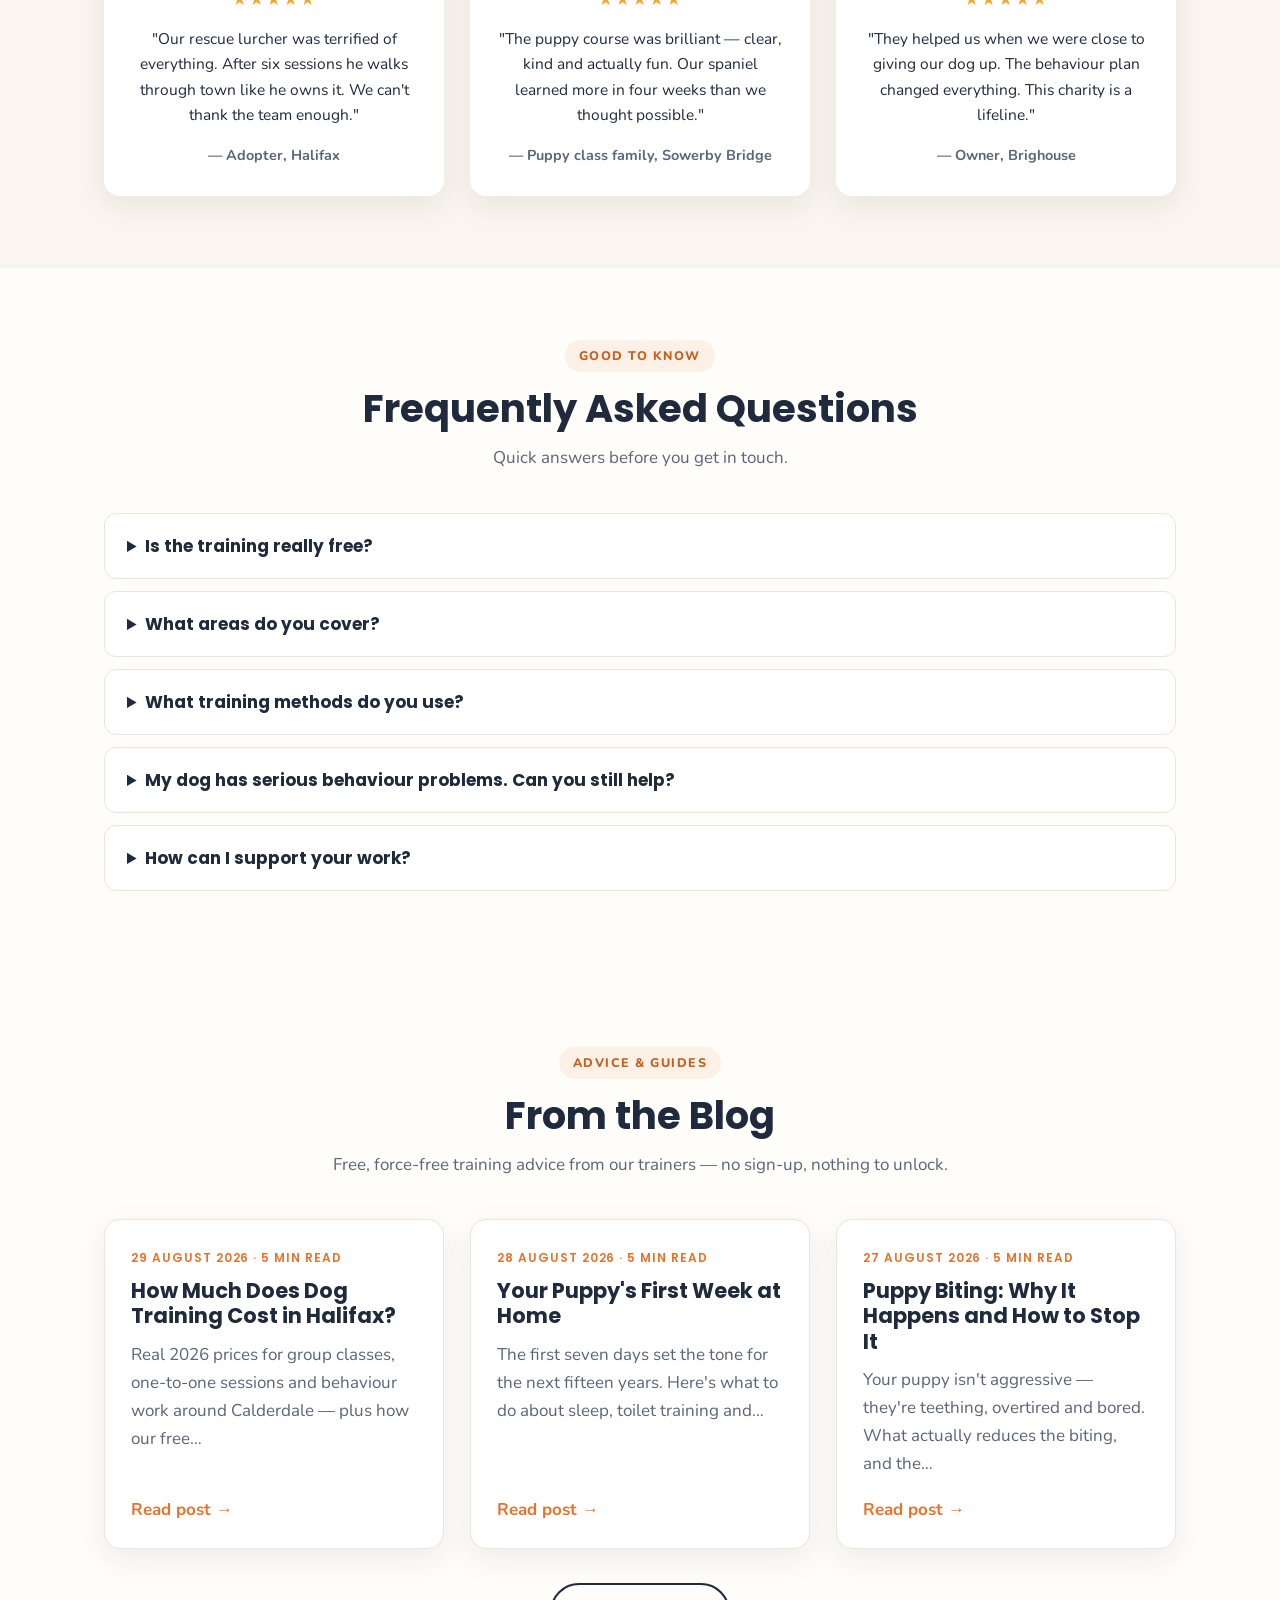
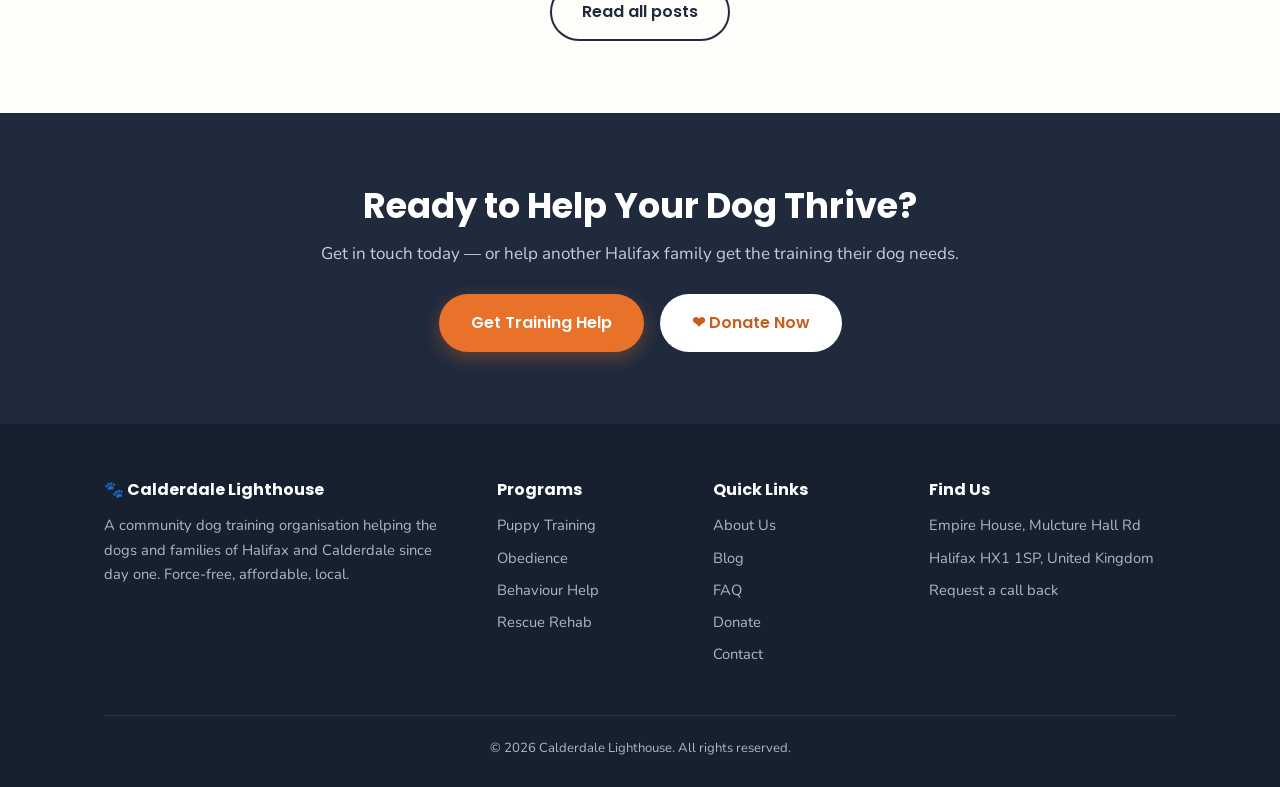
==== commit d039bd79: "Rename the organisation to Calderdale Lighthouse Replaces the placeholder "Halifax Dog Training Trus" ====
--- a/index.html
+++ b/index.html
@@ -3,19 +3,28 @@
 <head>
   <meta charset="UTF-8" />
   <meta name="viewport" content="width=device-width, initial-scale=1.0" />
-  <title>Halifax Dog Training Trust | Free & Low-Cost Dog Training in Halifax, UK</title>
-  <meta name="description" content="Halifax Dog Training Trust is a community dog training organisation at Empire House, Halifax HX1 1SP. Puppy training, obedience, behaviour help and rescue dog rehabilitation across West Yorkshire." />
+  <title>Calderdale Lighthouse | Free & Low-Cost Dog Training in Halifax, UK</title>
+  <meta name="description" content="Calderdale Lighthouse is a community dog training organisation at Empire House, Halifax HX1 1SP. Puppy training, obedience, behaviour help and rescue dog rehabilitation across West Yorkshire." />
   <link rel="preconnect" href="https://fonts.googleapis.com" />
   <link rel="preconnect" href="https://fonts.gstatic.com" crossorigin />
   <link href="https://fonts.googleapis.com/css2?family=Poppins:wght@500;600;700&family=Nunito:wght@400;600;700;800&display=swap" rel="stylesheet" />
   <link rel="stylesheet" href="styles.css" />
   <link rel="icon" href="data:image/svg+xml,<svg xmlns='http://www.w3.org/2000/svg' viewBox='0 0 100 100'><text y='.9em' font-size='90'>🐾</text></svg>" />
+  <!-- Google tag (gtag.js) — Google Ads AW-356459871 -->
+  <script async src="https://www.googletagmanager.com/gtag/js?id=AW-356459871"></script>
+  <script>
+    window.dataLayer = window.dataLayer || [];
+    function gtag(){dataLayer.push(arguments);}
+    gtag('js', new Date());
+
+    gtag('config', 'AW-356459871');
+  </script>
 </head>
 <body>
 
 <header>
   <nav class="nav">
-    <a href="index.html" class="logo"><span class="paw">🐾</span> Halifax Dog Training Trust</a>
+    <a href="index.html" class="logo"><span class="paw">🐾</span> Calderdale Lighthouse</a>
     <button class="nav-toggle" aria-label="Open menu" onclick="document.querySelector('.nav-links').classList.toggle('open')">☰</button>
     <ul class="nav-links">
       <li><a href="index.html">Home</a></li>
@@ -137,7 +146,7 @@
     <div>
       <span class="eyebrow">About Us</span>
       <h2 class="section-title">A Community Organisation, Not a Business</h2>
-      <p class="section-sub" style="margin-bottom:0">Halifax Dog Training Trust exists so that no dog in Calderdale is given up, rehomed or put to sleep because of fixable training problems. We work from Empire House on Mulcture Hall Road and out in the parks, streets and homes of Halifax.</p>
+      <p class="section-sub" style="margin-bottom:0">Calderdale Lighthouse exists so that no dog in the district is given up, rehomed or put to sleep because of fixable training problems. We work from Empire House on Mulcture Hall Road and out in the parks, streets and homes of Halifax.</p>
       <ul class="checklist">
         <li>Force-free, reward-based methods only — no fear, no pain, no "dominance".</li>
         <li>Low-cost and free places funded by donations and local supporters.</li>
@@ -261,7 +270,7 @@
   <div class="container">
     <div class="footer-grid">
       <div>
-        <h4>🐾 Halifax Dog Training Trust</h4>
+        <h4>🐾 Calderdale Lighthouse</h4>
         <p>A community dog training organisation helping the dogs and families of Halifax and Calderdale since day one. Force-free, affordable, local.</p>
       </div>
       <div>
@@ -293,7 +302,7 @@
       </div>
     </div>
     <div class="footer-bottom">
-      © 2026 Halifax Dog Training Trust. All rights reserved.
+      © 2026 Calderdale Lighthouse. All rights reserved.
     </div>
   </div>
 </footer>
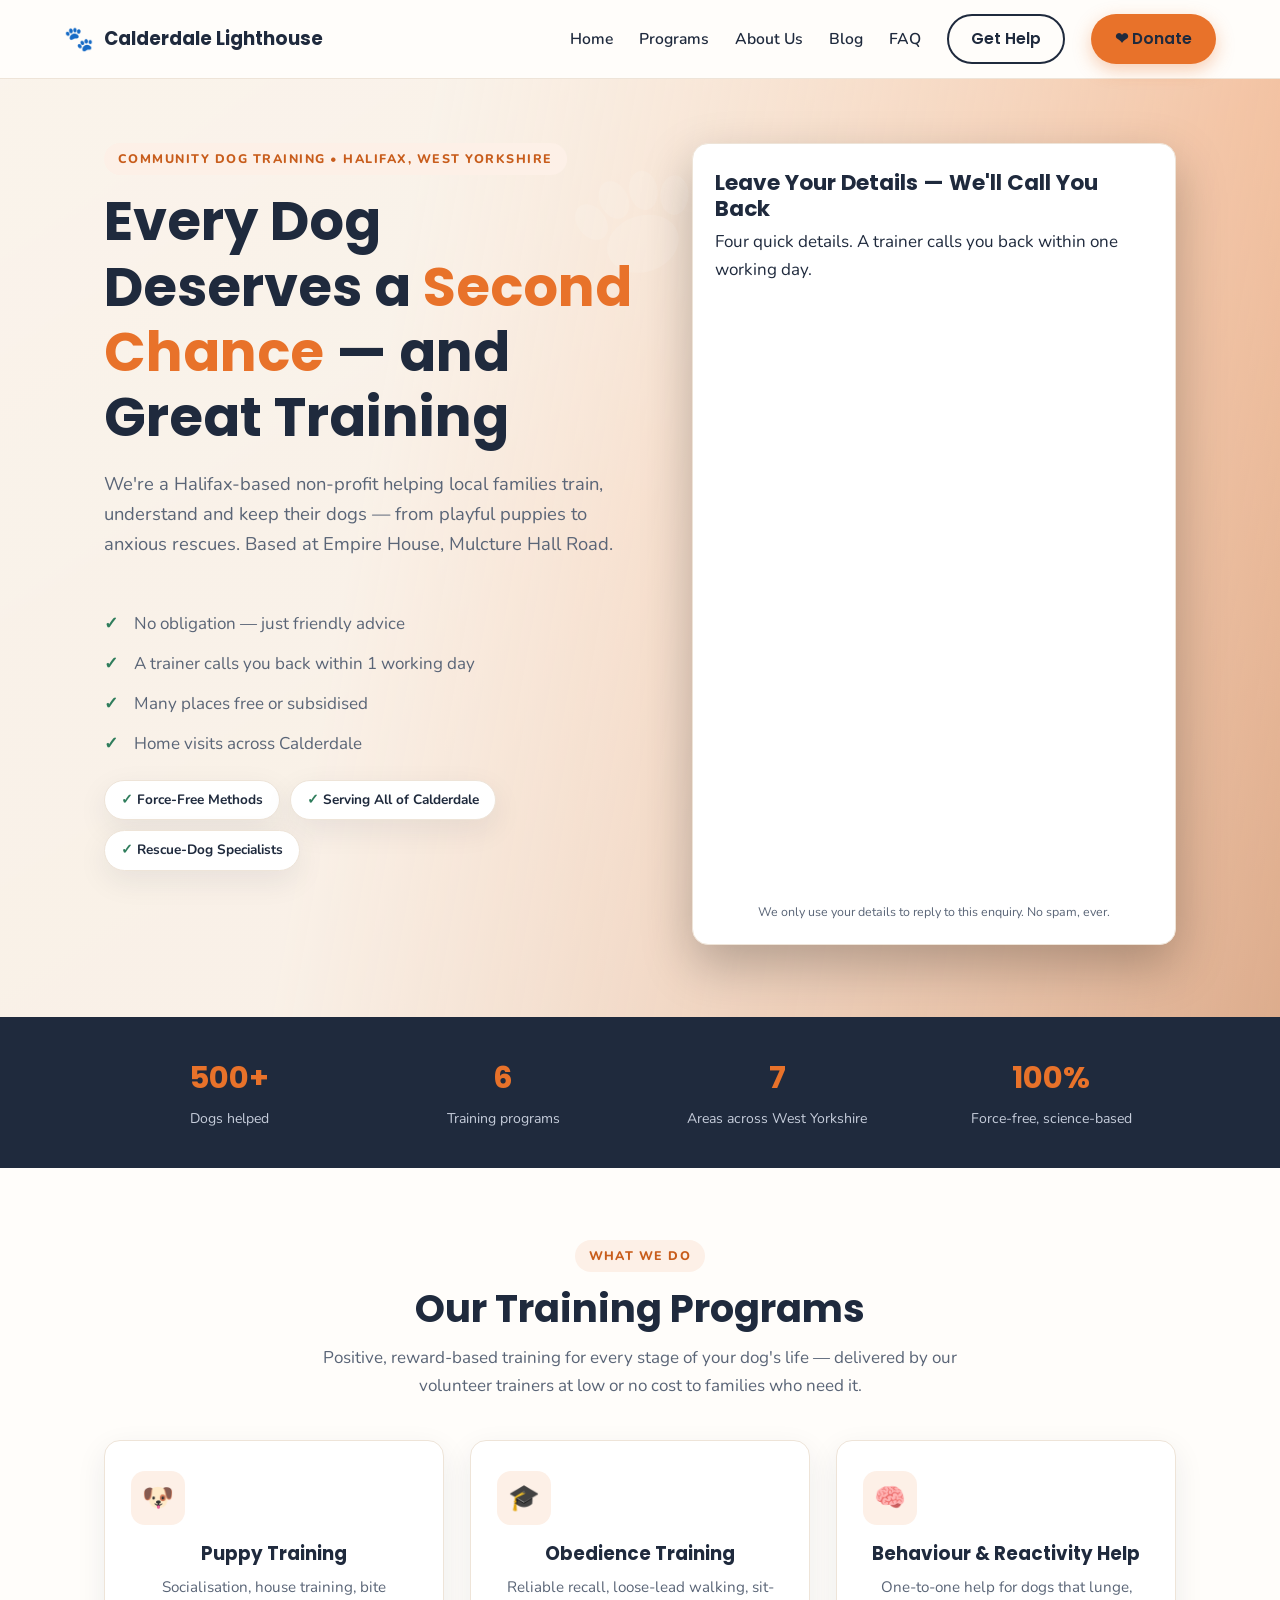
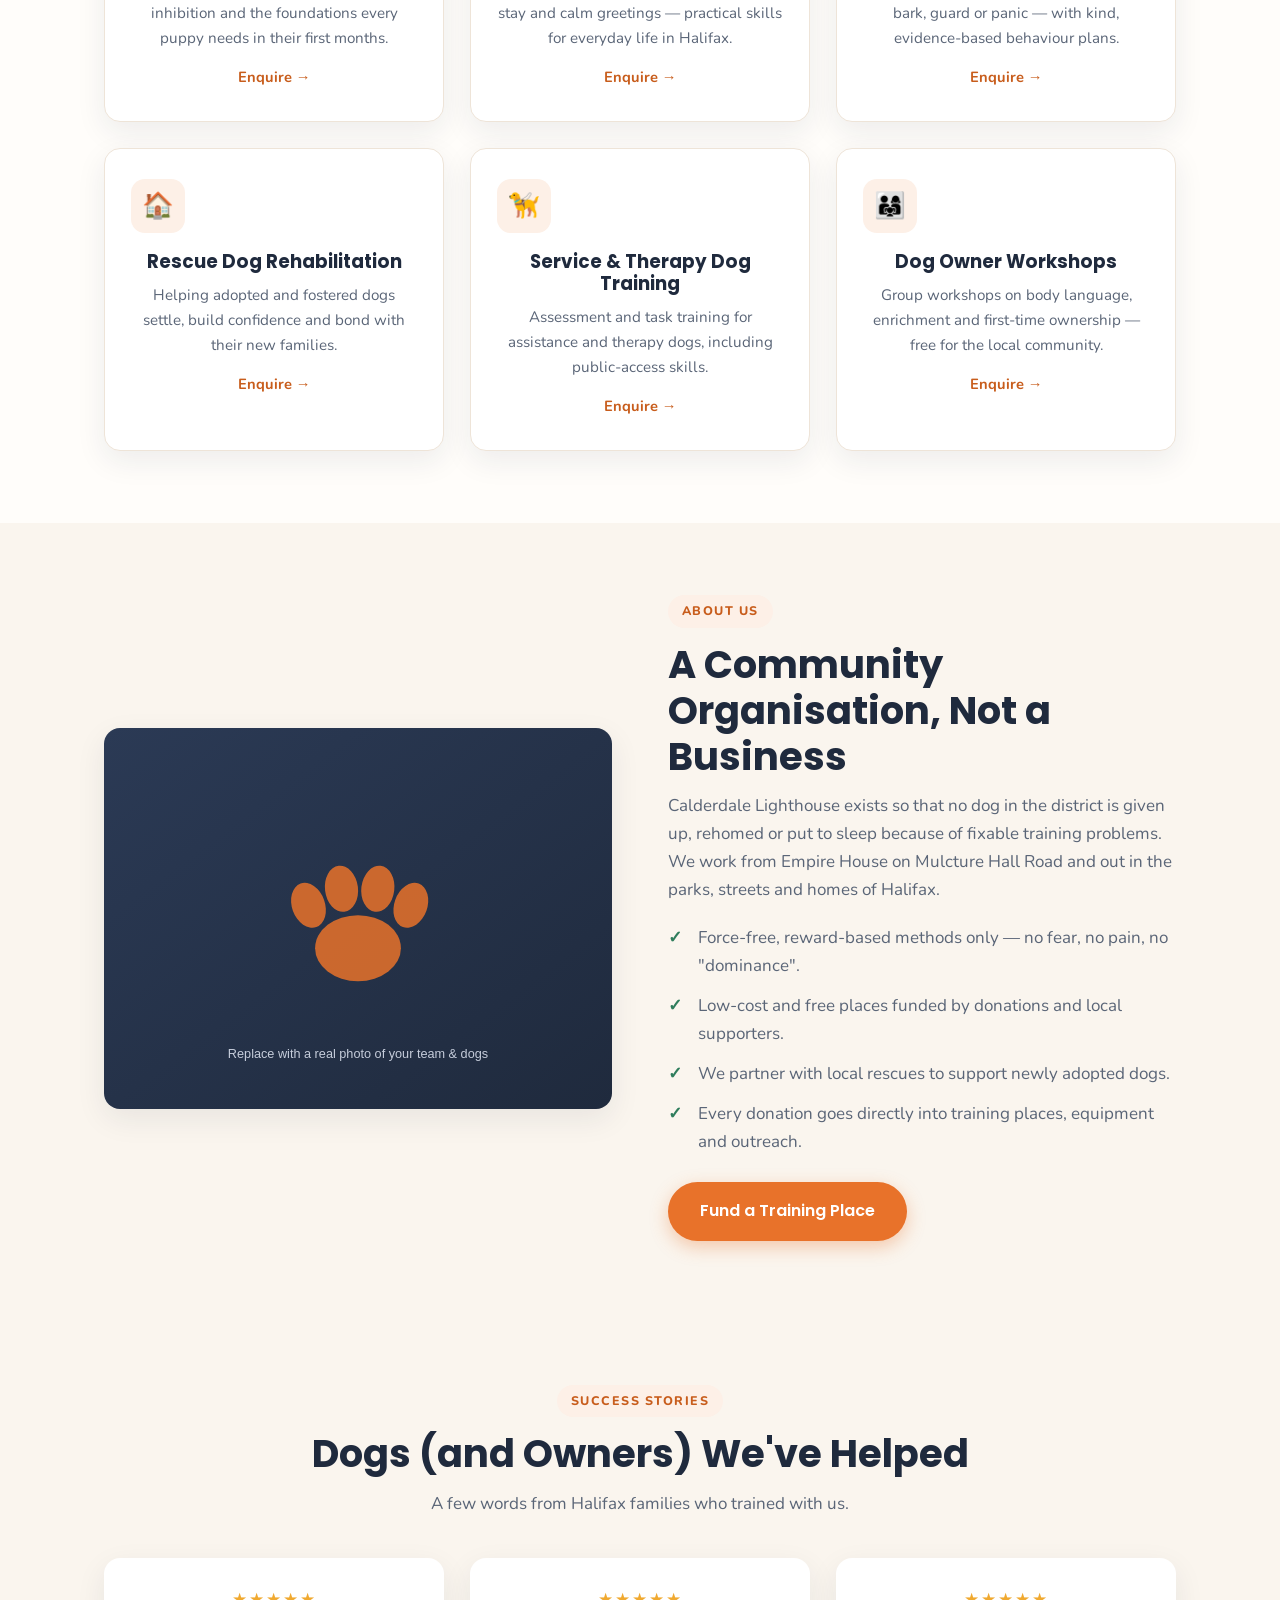
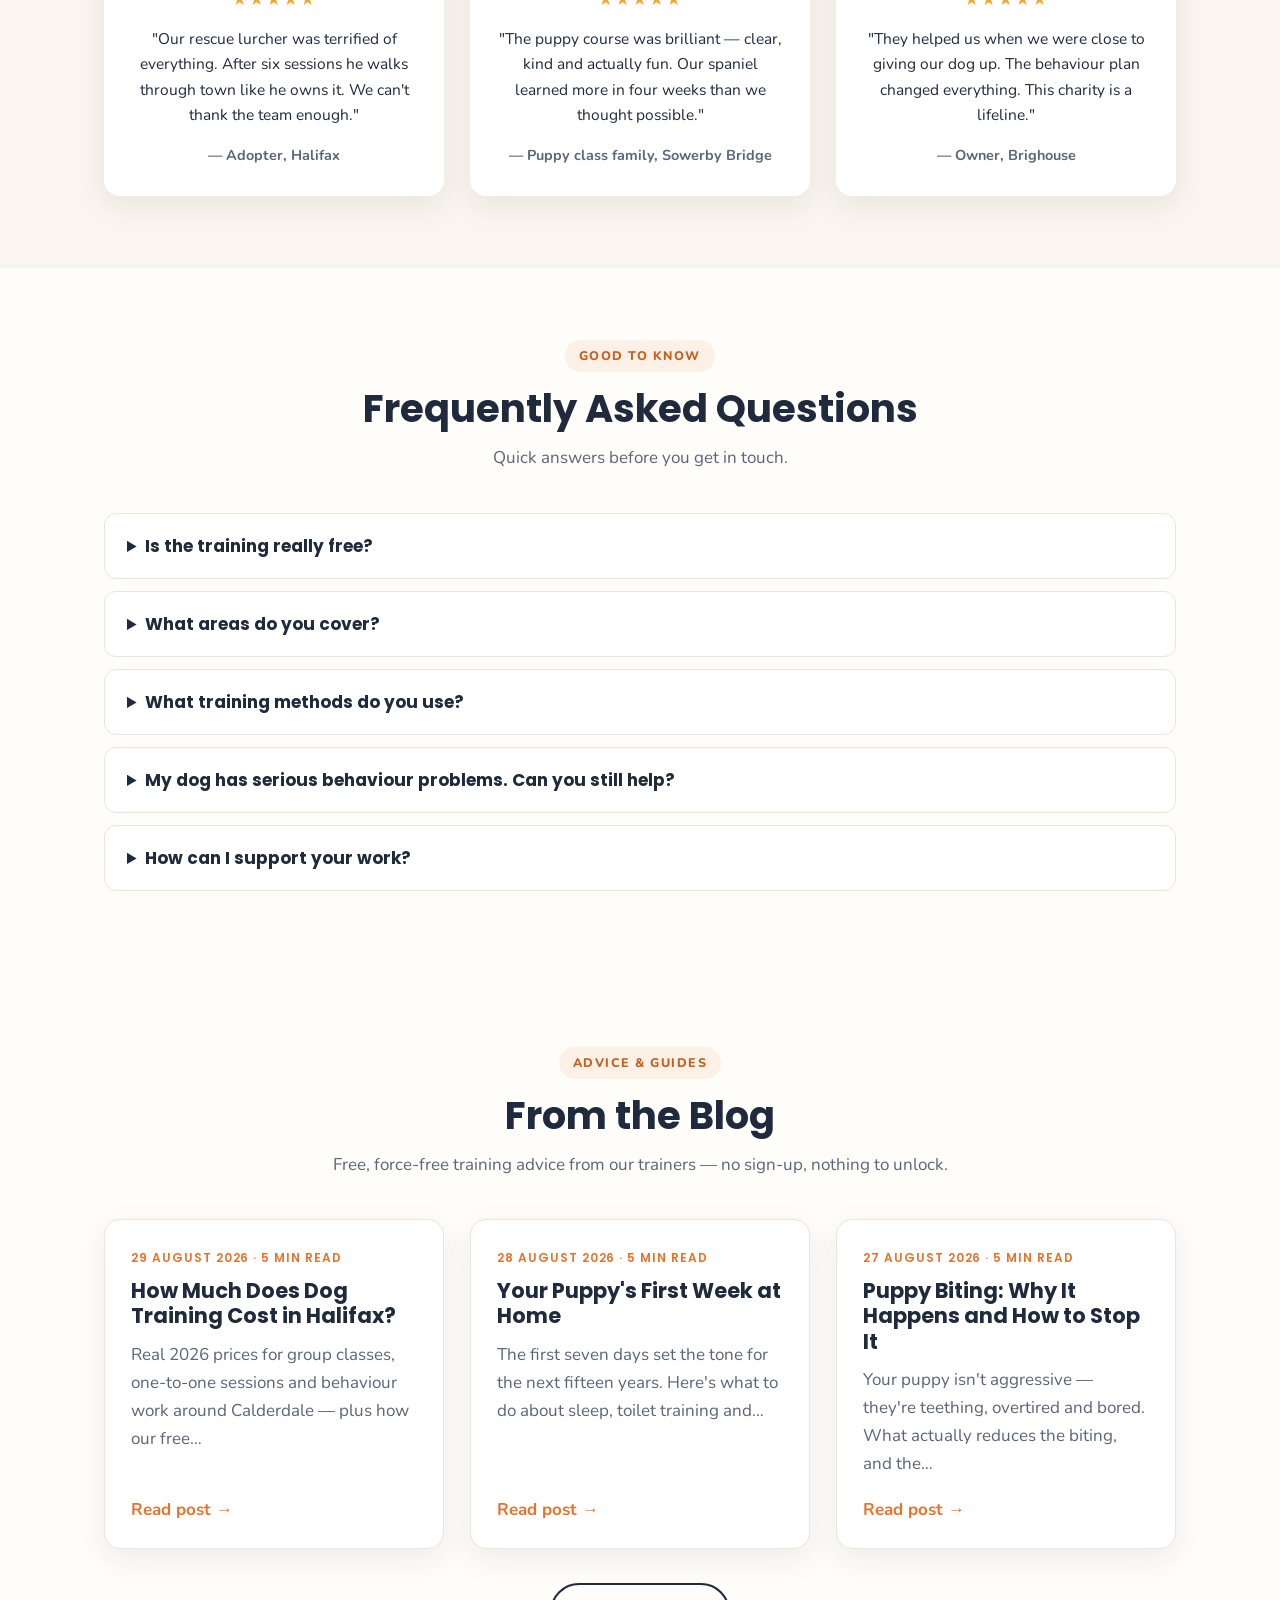
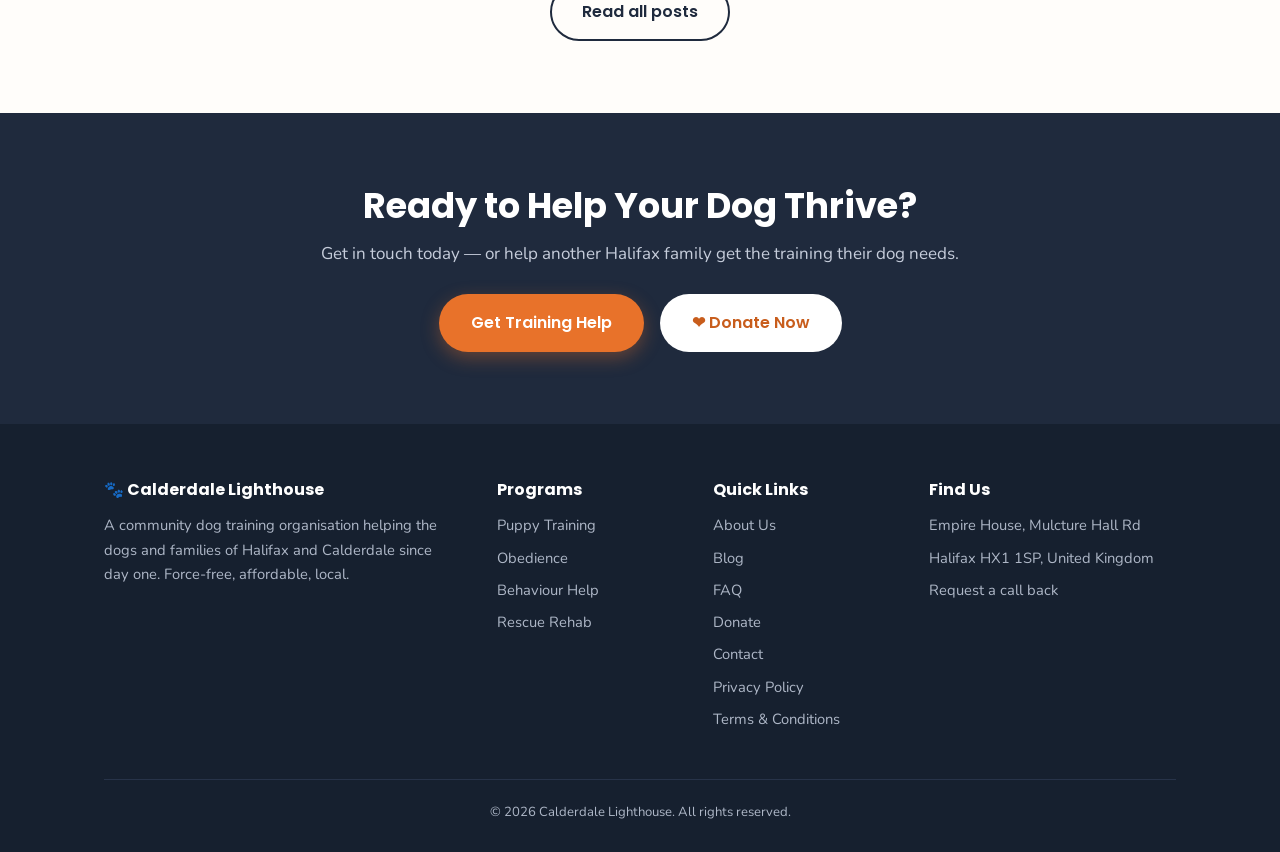
==== commit 0b9f46cf: "Add Privacy Policy and Terms & Conditions pages Two new pages at /privacy and /terms, written to UK " ====
--- a/index.html
+++ b/index.html
@@ -290,6 +290,8 @@
           <li><a href="#faq">FAQ</a></li>
           <li><a href="donate.html">Donate</a></li>
           <li><a href="#get-help">Contact</a></li>
+          <li><a href="/privacy">Privacy Policy</a></li>
+          <li><a href="/terms">Terms &amp; Conditions</a></li>
         </ul>
       </div>
       <div>
--- a/styles.css
+++ b/styles.css
@@ -480,3 +480,40 @@
   background: #fff;
 }
 .lead-form--embed .form-sub { margin-bottom: 6px; }
+
+/* ============ Legal pages ============ */
+.legal-body h2 { font-size: 1.35rem; margin: 34px 0 12px; }
+.legal-body p, .legal-body li { color: var(--ink); }
+.legal-body ul, .legal-body ol { margin: 0 0 20px 22px; }
+.legal-body li { margin-bottom: 8px; }
+
+.legal-note {
+  background: var(--accent-soft);
+  border: 1px solid #f2d9c4;
+  border-left: 4px solid var(--accent);
+  border-radius: 10px;
+  padding: 16px 20px;
+  margin: 0 0 28px;
+  font-size: 0.95rem;
+}
+.legal-note code {
+  background: #fff;
+  border: 1px solid var(--line);
+  border-radius: 4px;
+  padding: 1px 5px;
+  font-size: 0.9em;
+}
+
+.legal-table {
+  width: 100%;
+  border-collapse: collapse;
+  margin: 0 0 22px;
+  font-size: 0.95rem;
+}
+.legal-table th, .legal-table td {
+  border: 1px solid var(--line);
+  padding: 10px 14px;
+  text-align: left;
+  vertical-align: top;
+}
+.legal-table th { background: var(--cream); font-family: "Poppins", sans-serif; font-size: 0.9rem; }
